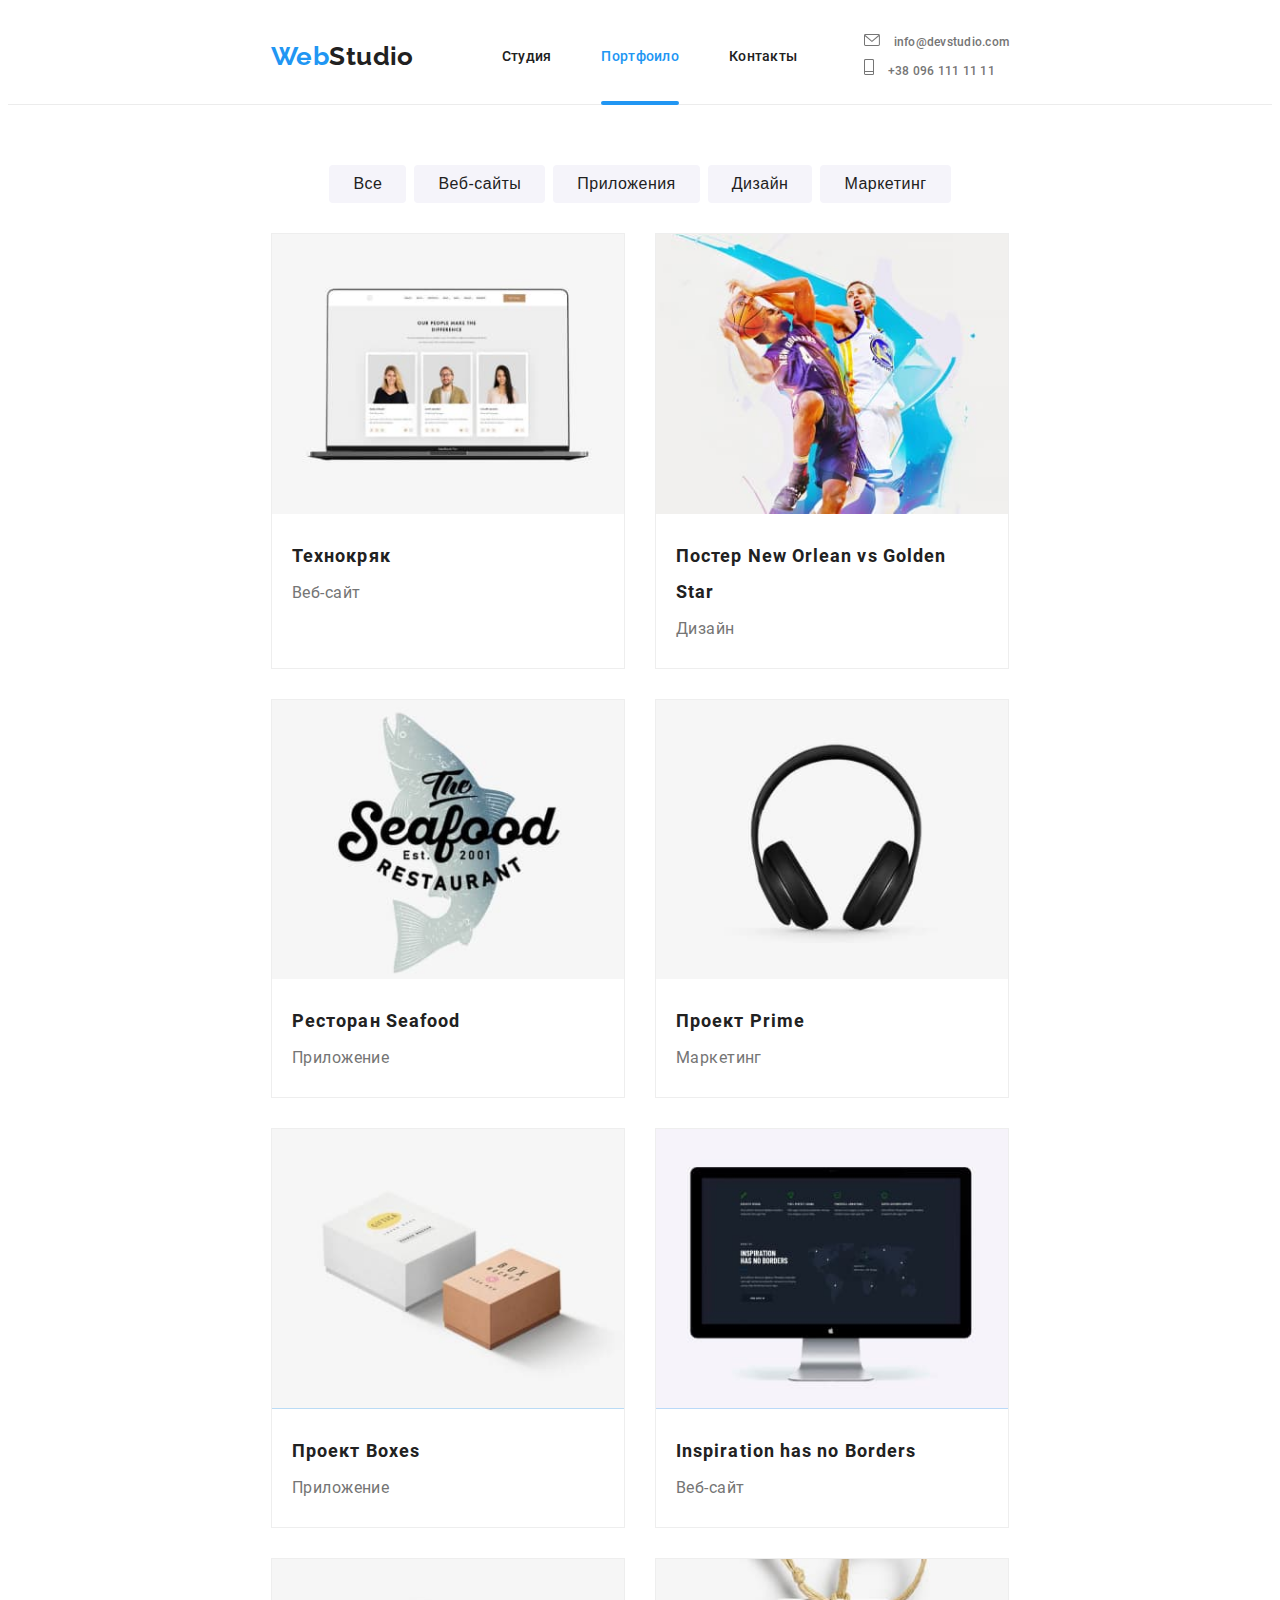
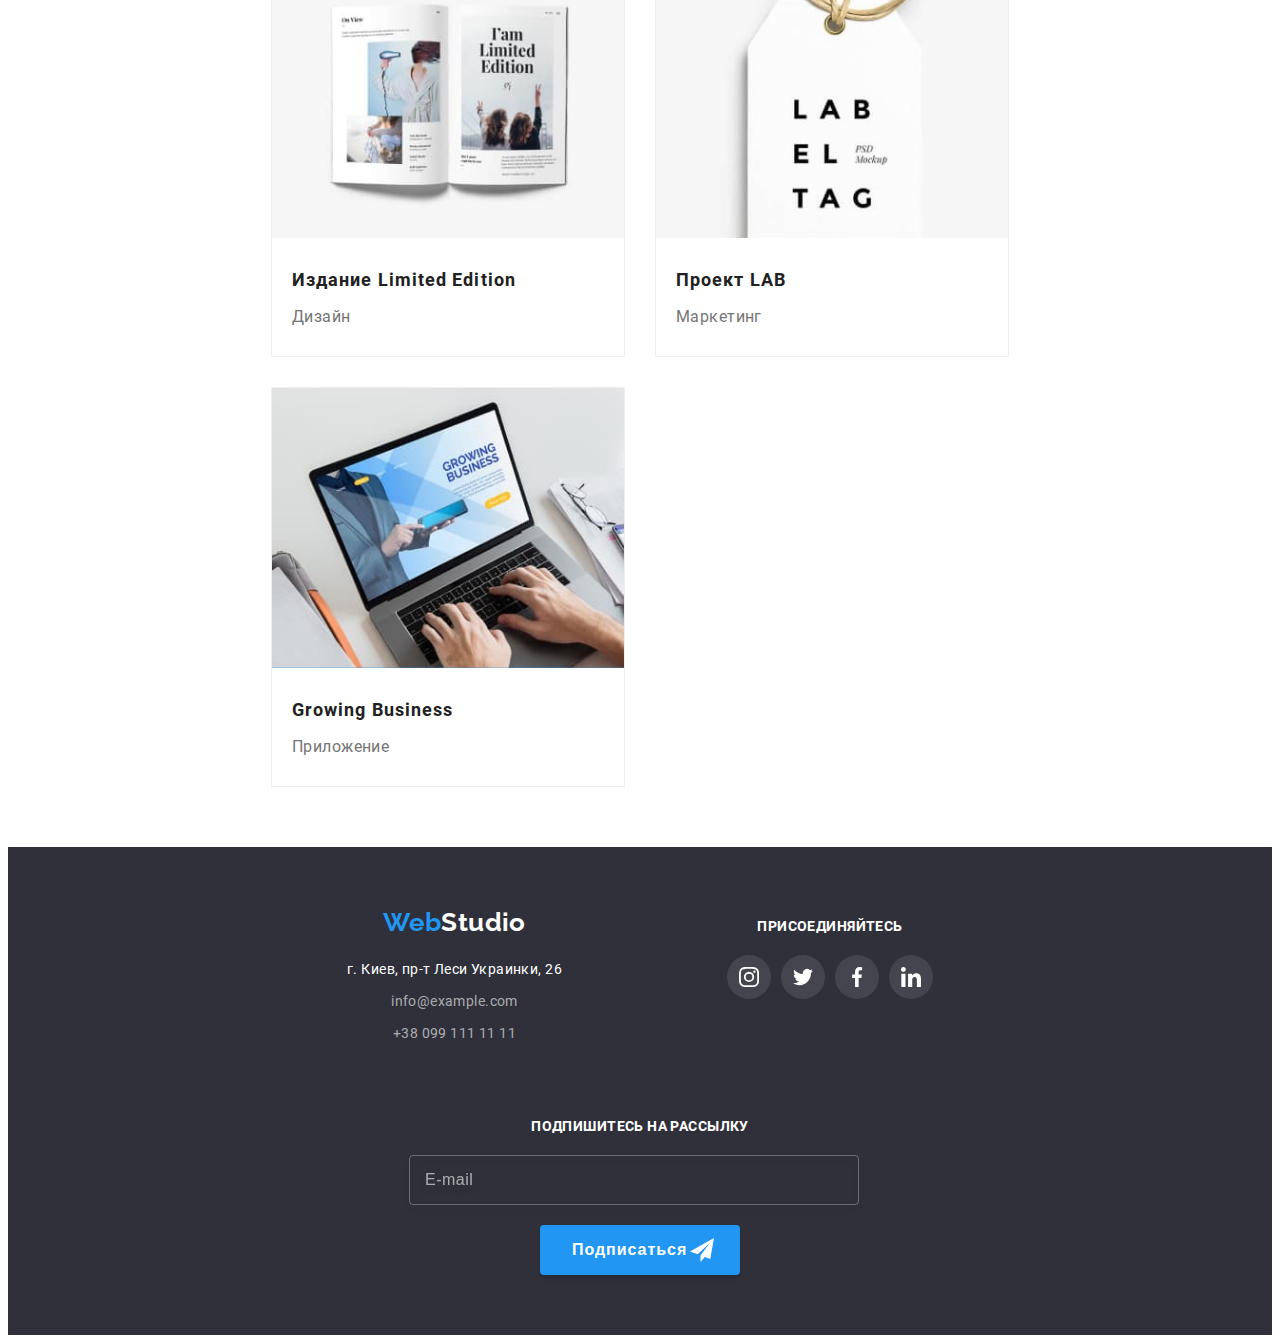
==== portfolio.html @ 12ad5b0f "add hero" ====
<!DOCTYPE html>
<html lang="ru">
  <head>
    <meta charset="UTF-8" />
    <meta http-equiv="X-UA-Compatible" content="IE=edge" />
    <meta name="viewport" content="width=device-width, initial-scale=1.0" />
    <title>Студия</title>
    <link rel="preconnect" href="https://fonts.gstatic.com" />
    <link
      rel="stylesheet"
      href="https://cdnjs.cloudflare.com/ajax/libs/modern-normalize/1.0.0/modern-normalize.min.css"
      integrity="sha512-ISS7cAi1PEhQ8jnbJpJZMd29NlhNj4AWYyLOSp2CE/CsHxTCu+r+t0D2yoJudVrd0/8fTVPUVDzY5Tvli75u/g=="
      crossorigin="anonymous"
    />
    <link rel="stylesheet" href="./css/portfolio.min.css" />
  </head>
  <body>
<!-- Header-->
    <header class="page-header">
      <div class="conteiner page-header__menu">
        <a class="logo-link page-header__logo-link" href="./index.html">
          <span class="logo-web">Web</span><span class="logo-studio">Studio</span>
        </a>
        <nav>
          <ul class="list page-header__list">
            <li class="page-header__item">
              <a class="link page-header__link " href="./index.html"> Студия </a>
            </li>
            <li class="page-header__item">
              <a class="link page-header__link current" href="./portfolio.html"> Портфоило </a>
            </li>
            <li class="page-header__item">
              <a class="link page-header__link" href="#"> Контакты </a>
            </li>
          </ul>
        </nav>
    
        <ul class="list page-header__address">
          <li class="page-header__address--item">
            <a class="link page-header__address--link" href="mailto:info@devstudio.com">
              <svg class="page-header__address--icon" width="16" height="12">
                <use href="./images/sprite.svg#icon-mail"></use>
              </svg>
              info@devstudio.com</a>
          </li>
          <li class="page-header__address--item">
            <a class="link page-header__address--link" href="tel:+380961111111">
              <svg class="page-header__address--icon" width="10" height="16">
                <use href="./images/sprite.svg#icon-tel"></use>
              </svg>
              +38 096 111 11 11</a>
          </li>
        </ul>
        <button class="mobile-menu-btn" data-menu-button>
          <svg class="mobile-menu-btn__icon" width="40" height="40">
            <use class="mobile-menu-btn__icon--open" href="./images/sprite.svg#icon-menu-mobile"></use>
            <use class="mobile-menu-btn__icon--close" href="./images/sprite.svg#icon-menu-mobile-close"></use>
          </svg>
        </button>
      </div>
    </header>
    
    <div class="mobile-menu" data-menu>
      <div class="conteiner__mobile-menu">
        <ul class="list mobile-menu__list">
          <li class="mobile-menu__item">
            <a class="link mobile-menu__link" href="./index.html"> Студия </a>
          </li>
          <li class="mobile-menu__item">
            <a class="link mobile-menu__link current-menu" href="./portfolio.html"> Портфоило </a>
          </li>
          <li class="mobile-menu__item">
            <a class="link mobile-menu__link" href="#"> Контакты </a>
          </li>
        </ul>
        <ul class="list mobile-menu__address">
          <li class="page-header__item">
            <a class="link mobile-menu__address--mail" href="mailto:info@devstudio.com">
              info@devstudio.com</a>
          </li>
          <li class="mobile-menu__item">
            <a class="link mobile-menu__address--tel" href="tel:+380961111111">
              +38 096 111 11 11</a>
          </li>
        </ul>
        <ul class="list mobile-menu__social">
          <li>
            <a class="link mobile-menu__social--link" href="#">Instagram</a>
          </li>
          <li>
            <a class="link mobile-menu__social--link social-between" href="#">Twitter</a>
          </li>
          <li>
            <a class="link mobile-menu__social--link social-between" href="#">Facebook</a>
          </li>
          <li>
            <a class="link mobile-menu__social--link social-between" href="#">LinkedIn</a>
          </li>
        </ul>
    
      </div>
    </div>


    <main>
      <section class="projects section">
        <div class="conteiner">
          <h1 class="visually-hidden">Реализованные проекты</h1>
          <ul class="list button__list">
            <li class="button__item">
              <button class="button" type="button">Все</button>
            </li>
            <li class="button__item">
              <button class="button" type="button">Веб-сайты</button>
            </li>
            <li class="button__item">
              <button class="button" type="button">Приложения</button>
            </li>
            <li class="button__item">
              <button class="button" type="button">Дизайн</button>
            </li>
            <li class="button__item">
              <button class="button" type="button">Маркетинг</button>
            </li>
          </ul>

          <ul class="list flex-conteiner">
            <li class="project__item">
              <a class="project__link" href="#">
              <div class="project__thumb">
              <img
                class="project__img"
                src="./images/project1.jpg"
                alt="сайт на ноутбуке"
                width="370"
              />
              <p class="overflow__text">Технокряк это современная площадка распространения коронавируса. Компании используют эту платформу для цифрового
              шпионажа и атак на защищённые сервера конкурентов.</p>
              </div>
              <div class="project__card">
                <h2 class="project__title">Технокряк</h2>
                <p class="project__description">Веб-сайт</p>
            </div>                
            </a>
            </li>
            <li class="project__item">
              <a class="project__link" href="#">
              <div class="project__thumb">
              <img
                class="project__img"
                src="./images/project2.jpg"
                alt="баскетбол"
                width="370"
              />
              <p class="overflow__text">Технокряк это современная площадка распространения коронавируса. Компании используют эту платформу для цифрового шпионажа и атак на защищённые сервера конкурентов.</p>
            </div>
              <div class="project__card">
                <h2 class="project__title">Постер New Orlean vs Golden Star</h2>
                <p class="project__description">Дизайн</p>
              </div>
              </a>
            </li>
            <li class="project__item">
              <a class="project__link" href="#">
              <div class="project__thumb">
              <img
                class="project__img"
                src="./images/project3.jpg"
                alt="рыба"
                width="370"
              />
              <p class="overflow__text">Технокряк это современная площадка распространения коронавируса. Компании используют эту
                платформу для цифрового шпионажа и атак на защищённые сервера конкурентов.</p>
              </div>
                <div class="project__card">
                <h2 class="project__title">Ресторан Seafood</h2>
                <p class="project__description">Приложение</p>
              </div>
            </a>
            </li>
            <li class="project__item">
              <a class="project__link" href="#">
              <div class="project__thumb">
              <img
                class="project__img"
                src="./images/project4.jpg"
                alt="наушники"
                width="370"
              />
              <p class="overflow__text">Технокряк это современная площадка распространения коронавируса. Компании используют эту
                платформу для цифрового шпионажа и атак на защищённые сервера конкурентов.</p>
              </div>
                <div class="project__card">
                <h2 class="project__title">Проект Prime</h2>
                <p class="project__description">Маркетинг</p>
              </div>
            </a>
            </li>
            <li class="project__item">
            <a class="project__link" href="#">
              <div class="project__thumb">
            <img
                class="project__img"
                src="./images/project5.jpg"
                alt="коробочки"
                width="370"
              />
              <p class="overflow__text">Технокряк это современная площадка распространения коронавируса. Компании используют эту
                платформу для цифрового шпионажа и атак на защищённые сервера конкурентов.</p>
              </div>
                <div class="project__card">
                <h2 class="project__title">Проект Boxes</h2>
                <p class="project__description">Приложение</p>
              </div>
            </a>
            </li>
            <li class="project__item">
              <a class="project__link" href="#">
              <div class="project__thumb">
              <img
                class="project__img"
                src="./images/project6.jpg"
                alt="монитор"
                width="370"
              />
              <p class="overflow__text">Технокряк это современная площадка распространения коронавируса. Компании используют эту
                платформу для цифрового шпионажа и атак на защищённые сервера конкурентов.</p>
              </div>
                <div class="project__card">
                <h2 class="project__title">Inspiration has no Borders</h2>
                <p class="project__description">Веб-сайт</p>
              </div>
            </a>
            </li>
            <li class="project__item">
              <a class="project__link" href="#">
              <div class="project__thumb">
              <img
                class="project__img"
                src="./images/project7.jpg"
                alt="журнал"
                width="370"
              />
              <p class="overflow__text">Технокряк это современная площадка распространения коронавируса. Компании используют эту
                платформу для цифрового шпионажа и атак на защищённые сервера конкурентов.</p>
              </div>
                <div class="project__card">
                <h2 class="project__title">Издание Limited Edition</h2>
                <p class="project__description">Дизайн</p>
              </div>
            </a>
            </li>
            <li class="project__item">
              <a class="project__link" href="#">
                <div class="project__thumb">
              <img
                class="project__img"
                src="./images/project8.jpg"
                alt="бирка"
                width="370"
              />
              <p class="overflow__text">Технокряк это современная площадка распространения коронавируса. Компании используют эту
                платформу для цифрового шпионажа и атак на защищённые сервера конкурентов.</p>
              </div>
                <div class="project__card">
                <h2 class="project__title">Проект LAB</h2>
                <p class="project__description">Маркетинг</p>
              </div>
            </a>
            </li>
            <li class="project__item">
              <a class="project__link" href="#">
                <div class="project__thumb">
              <img
                class="project__img"
                src="./images/project9.jpg"
                alt="человек печатает на ноутбуке"
                width="370"
              />
              <p class="overflow__text">Технокряк это современная площадка распространения коронавируса. Компании используют эту
                платформу для цифрового шпионажа и атак на защищённые сервера конкурентов.</p>
              </div>
                <div class="project__card">
                <h2 class="project__title">Growing Business</h2>
                <p class="project__description">Приложение</p>
              </div>
            </a>
            </li>
          </ul>
        </div>
      </section>
    </main>
    <footer class="footer">
      <div class="conteiner footer__info">
        <div class="footer__contacts-social">
        <div class="footer__contacts">
          <a class="logo-link footer__logo-link" href="./index.html">
            <span class="logo-web">Web</span><span class="logo-studio footer__logo-studio">Studio</span>
          </a>
          <address class="address">
            <ul class="list">
              <li class="address__list">
                <a class="link footer__map" href="https://goo.gl/maps/LU7Z2a2tSQY444G19" target="_blank"
                  rel="noopener norefferre">
                  г. Киев, пр-т Леси Украинки, 26
                </a>
              </li>
              <li class="address__list">
                <a class="link footer__contact" href="mailto:info@example.com">info@example.com</a>
              </li>
              <li class="address__list">
                <a class="link footer__contact" href="tel:+380991111111">+38 099 111 11 11</a>
              </li>
            </ul>
          </address>
        </div>
          <div class="footer__social">
          <h3 class="footer__title">Присоединяйтесь</h3>
          <ul class="list social__list">
            <li class="social__item">
              <a class="footer-social__link" href="#" target="_blank" rel="noopener norefferre">
                <svg class="footer-social__icon" width="20" height="20">
                  <use href="./images/sprite.svg#icon-instagram"></use>
                </svg>
              </a>
            </li>
            <li class="social__item">
              <a class="footer-social__link" href="#" target="_blank" rel="noopener norefferre">
                <svg class="footer-social__icon" width="20" height="20">
                  <use href="./images/sprite.svg#icon-twitter"></use>
                </svg>
              </a>
            </li>
            <li class="social__item">
              <a class="footer-social__link" href="#" target="_blank" rel="noopener norefferre">
                <svg class="footer-social__icon" width="20" height="20">
                  <use href="./images/sprite.svg#icon-facebook"></use>
                </svg>
              </a>
            </li>
            <li class="social__item">
              <a class="footer-social__link" href="#" target="_blank" rel="noopener norefferre">
                <svg class="footer-social__icon" width="20" height="20">
                  <use href="./images/sprite.svg#icon-linkedin"></use>
                </svg>
              </a>
            </li>
          </ul>
        </div>
        </div>
        <div class="footer-form">
          <h3 class="footer__title">Подпишитесь на рассылку</h3>
          <form name="sign" autocomplete="on">
            <div class="sign__form">
              <input class="sign__input" type="email" name="email" placeholder="E-mail">
              <div class="sign__button-text">
                <button class="main-button sign__button" type="submit">Подписаться
                  <svg class="sign__icon" width="24" height="24">
                    <use href="./images/sprite.svg#icon-icon-send"></use>
                  </svg>
                </button>
              </div>
            </div>
          </form>
        </div>
      </div>
    </footer>
  </body>
      <script src="./js/mob-menu.js"></script>
</html>
---- css/portfolio.min.css ----
:root{--primary-title-color: #212121;--primary-text-color: #757575;--primary-bcg-color: #ffffff;--secondary-bcg-color: #f5f4fa;--footer-bcg: #2f303a;--accent-color: #2196f3;--dark-bcg-text: #ffffff;--font-family-text: Roboto;--font-size-text: 14px;--animation: 250ms cubic-bezier(0.4, 0, 0.2, 1)}@font-face{font-family:"Roboto";font-style:normal;font-weight:400;src:url("../fonts/roboto-v27-latin_cyrillic-regular.eot");src:local(""),url("../fonts/roboto-v27-latin_cyrillic-regular.eot?#iefix") format("embedded-opentype"),url("../fonts/roboto-v27-latin_cyrillic-regular.woff2") format("woff2"),url("../fonts/roboto-v27-latin_cyrillic-regular.woff") format("woff"),url("../fonts/roboto-v27-latin_cyrillic-regular.ttf") format("truetype"),url("../fonts/roboto-v27-latin_cyrillic-regular.svg#Roboto") format("svg")}@font-face{font-family:"Roboto";font-style:italic;font-weight:400;src:url("../fonts/roboto-v27-latin_cyrillic-italic.eot");src:local(""),url("../fonts/roboto-v27-latin_cyrillic-italic.eot?#iefix") format("embedded-opentype"),url("../fonts/roboto-v27-latin_cyrillic-italic.woff2") format("woff2"),url("../fonts/roboto-v27-latin_cyrillic-italic.woff") format("woff"),url("../fonts/roboto-v27-latin_cyrillic-italic.ttf") format("truetype"),url("../fonts/roboto-v27-latin_cyrillic-italic.svg#Roboto") format("svg")}@font-face{font-family:"Roboto";font-style:normal;font-weight:500;src:url("../fonts/roboto-v27-latin_cyrillic-500.eot");src:local(""),url("../fonts/roboto-v27-latin_cyrillic-500.eot?#iefix") format("embedded-opentype"),url("../fonts/roboto-v27-latin_cyrillic-500.woff2") format("woff2"),url("../fonts/roboto-v27-latin_cyrillic-500.woff") format("woff"),url("../fonts/roboto-v27-latin_cyrillic-500.ttf") format("truetype"),url("../fonts/roboto-v27-latin_cyrillic-500.svg#Roboto") format("svg")}@font-face{font-family:"Roboto";font-style:normal;font-weight:700;src:url("../fonts/roboto-v27-latin_cyrillic-700.eot");src:local(""),url("../fonts/roboto-v27-latin_cyrillic-700.eot?#iefix") format("embedded-opentype"),url("../fonts/roboto-v27-latin_cyrillic-700.woff2") format("woff2"),url("../fonts/roboto-v27-latin_cyrillic-700.woff") format("woff"),url("../fonts/roboto-v27-latin_cyrillic-700.ttf") format("truetype"),url("../fonts/roboto-v27-latin_cyrillic-700.svg#Roboto") format("svg")}@font-face{font-family:"Roboto";font-style:normal;font-weight:900;src:url("../fonts/roboto-v27-latin_cyrillic-900.eot");src:local(""),url("../fonts/roboto-v27-latin_cyrillic-900.eot?#iefix") format("embedded-opentype"),url("../fonts/roboto-v27-latin_cyrillic-900.woff2") format("woff2"),url("../fonts/roboto-v27-latin_cyrillic-900.woff") format("woff"),url("../fonts/roboto-v27-latin_cyrillic-900.ttf") format("truetype"),url("../fonts/roboto-v27-latin_cyrillic-900.svg#Roboto") format("svg")}@font-face{font-family:"Raleway";font-style:normal;font-weight:400;src:url("../fonts/raleway-v19-latin-regular.eot");src:local(""),url("../fonts/raleway-v19-latin-regular.eot?#iefix") format("embedded-opentype"),url("../fonts/raleway-v19-latin-regular.woff2") format("woff2"),url("../fonts/raleway-v19-latin-regular.woff") format("woff"),url("../fonts/raleway-v19-latin-regular.ttf") format("truetype"),url("../fonts/raleway-v19-latin-regular.svg#Raleway") format("svg")}@font-face{font-family:"Raleway";font-style:normal;font-weight:700;src:url("../fonts/raleway-v19-latin-700.eot");src:local(""),url("../fonts/raleway-v19-latin-700.eot?#iefix") format("embedded-opentype"),url("../fonts/raleway-v19-latin-700.woff2") format("woff2"),url("../fonts/raleway-v19-latin-700.woff") format("woff"),url("../fonts/raleway-v19-latin-700.ttf") format("truetype"),url("../fonts/raleway-v19-latin-700.svg#Raleway") format("svg")}html{box-sizing:border-box}*,*::before,*::after{box-sizing:inherit}body{background-color:var(--primary-bcg-color);color:var(--primary-title-color);font-family:var(--font-family-text),sans-serif;font-size:var(--font-size-text);letter-spacing:0.03em}h1,h2,h3,p{margin:0;padding:0}img{display:block;max-width:100%;height:auto}.list{padding-left:0;margin:0;list-style:none}.visually-hidden{position:absolute !important;clip:rect(1px 1px 1px 1px);clip:rect(1px, 1px, 1px, 1px);padding:0 !important;border:0 !important;height:1px !important;width:1px !important;overflow:hidden}.link,.logo-link,.project__link{color:inherit;text-decoration:none;transition:color var(--animation)}.link:hover,.link:focus{color:var(--accent-color)}.conteiner{width:100%;margin-left:auto;margin-right:auto;padding-left:15px;padding-right:15px}@media screen and (min-width: 480px){.conteiner{max-width:480px}}@media screen and (min-width: 768px){.conteiner{max-width:768px}}@media screen and (min-width: 1600px){.conteiner{max-width:1200px}}@media screen and (min-width: 768px){.flex-conteiner{display:flex;flex-wrap:wrap;margin-right:-30px;margin-bottom:-30px}}.conteiner__mobile-menu{width:100%;margin:48px 40px}.title{margin-bottom:50px;font-size:36px;line-height:1.17;text-align:center}.button,.main-button,.modal-form__button{border-radius:4px;border:none;font-size:16px;cursor:pointer}.button{padding:6px 24px;color:inherit;background:var(--secondary-bcg-color);font-weight:500;line-height:1.62;letter-spacing:0.03em;transition:color var(--animation),background-color var(--animation),box-shadow var(--animation)}.button:hover,.button:focus{color:var(--dark-bcg-text);background-color:var(--accent-color);box-shadow:0px 3px 1px rgba(0,0,0,0.1),0px 1px 2px rgba(0,0,0,0.08),0px 2px 2px rgba(0,0,0,0.12)}.main-button,.modal-form__button{padding:10px 32px;box-shadow:0px 4px 4px rgba(0,0,0,0.15);color:var(--dark-bcg-text);background-color:var(--accent-color);font-weight:700;line-height:1.87;letter-spacing:0.06em}.modal-form__button{margin-top:30px;width:200px;height:50px;margin-left:auto;margin-right:auto}.logo-link{display:block}.logo-web,.logo-studio{font-family:Raleway;font-weight:700;font-size:26px;line-height:1.19}.logo-web{color:var(--accent-color)}.footer__logo-studio{color:var(--dark-bcg-text)}.social__list{display:flex;justify-content:center}.social__item:not(:last-child){margin-right:10px}.social__link,.team-social__link,.footer-social__link{display:flex;justify-content:center;align-items:center;width:44px;height:44px;border-radius:50%;transition:background-color var(--animation)}.social__link:focus,.team-social__link:focus,.footer-social__link:focus,.social__link:hover,.team-social__link:hover,.footer-social__link:hover{background-color:var(--accent-color)}.team-social__link{background-color:var(--primary-bcg-color)}.footer-social__link{border:1px solid transparent;background:rgba(255,255,255,0.1)}.social__icon,.team-social__icon,.footer-social__icon{transition:fill var(--animation)}.social__link:focus .social__icon,.team-social__link:focus .social__icon,.footer-social__link:focus .social__icon,.social__link:focus .team-social__icon,.team-social__link:focus .team-social__icon,.footer-social__link:focus .team-social__icon,.social__link:focus .footer-social__icon,.team-social__link:focus .footer-social__icon,.footer-social__link:focus .footer-social__icon,.social__link:hover .social__icon,.team-social__link:hover .social__icon,.footer-social__link:hover .social__icon,.social__link:hover .team-social__icon,.team-social__link:hover .team-social__icon,.footer-social__link:hover .team-social__icon,.social__link:hover .footer-social__icon,.team-social__link:hover .footer-social__icon,.footer-social__link:hover .footer-social__icon{fill:var(--primary-bcg-color)}.team-social__icon{fill:#afb1b8}.footer-social__icon{fill:var(--dark-bcg-text)}.section{padding-top:60px;padding-bottom:60px}@media screen and (min-width: 1600px){.section{padding-top:94px;padding-bottom:94px}}.page-header{border-bottom:1px solid #ececec}.page-header__menu{display:flex;align-items:center;padding-top:26px;padding-bottom:26px}@media screen and (min-width: 768px){.page-header__logo-link{margin-right:88px}}@media screen and (min-width: 1600px){.page-header__logo-link .page-header__logo-link{margin-right:93px}}.current{position:relative;color:var(--accent-color)}.current::after{content:"";position:absolute;left:0;bottom:-1px;width:100%;height:4px;background-color:var(--accent-color);border-radius:2px}.page-header__list{display:none}@media screen and (min-width: 768px){.page-header__list{display:flex}}.page-header__link{padding:40px 0;font-weight:500;line-height:1.14;letter-spacing:0.02em}@media screen and (min-width: 1600px){.page-header__link{padding:32px 0}}.page-header__item:not(:last-child){margin-right:50px}.page-header__address{display:none;color:var(--primary-text-color);margin-left:auto}@media screen and (min-width: 768px){.page-header__address{display:flex}}@media screen and (min-width: 768px) and (max-width: 1600px){.page-header__address{flex-direction:column;align-items:flex-start}}.page-header__address--item{display:flex;align-items:center;font-weight:500;font-size:12px;line-height:1.17;letter-spacing:0.02em;color:var(--primary-text-color)}@media screen and (min-width: 1600px){.page-header__address--item{font-size:14px;line-height:1.14}}@media screen and (min-width: 768px) and (max-width: 1599.99px){.page-header__address--item:not(:last-child){margin-bottom:10px}}@media screen and (min-width: 1600px){.page-header__address--item:not(:last-child){margin-right:50px}}.page-header__address--icon{align-items:center;margin-right:10px;fill:currentColor}.button__list{display:flex;flex-wrap:wrap;margin-bottom:40px;justify-content:flex-start}@media screen and (min-width: 768px){.button__list{justify-content:center;margin-bottom:30px}}@media screen and (min-width: 1600px){.button__list{margin-bottom:50px}}.button__item:not(:last-child){margin-right:8px}@media screen and (max-width: 767.99px){.button__item:not(:nth-last-child(-n+2)){margin-bottom:15px}}.project__item{border:1px solid #eeeeee}@media screen and (max-width: 767.99px){.project__item:not(:last-child){margin-bottom:30px}}@media screen and (min-width: 768px){.project__item{flex-basis:calc((100% - 30px * 2) / 2);margin-bottom:30px;margin-right:30px}}@media screen and (min-width: 1600px){.project__item{flex-basis:calc((100% - 30px * 3) / 3);margin-bottom:30px;margin-right:30px}}.project__link{display:block;transition:box-shadow var(--animation)}.project__link:hover,.project__link:focus{box-shadow:0px 1px 1px rgba(0,0,0,0.12),0px 4px 4px rgba(0,0,0,0.06),1px 4px 6px rgba(0,0,0,0.16)}.project__card{padding:24px 20px}.project__title{margin-bottom:4px;font-size:18px;line-height:2;letter-spacing:0.06em}.project__description{font-size:16px;line-height:1.87;color:var(--primary-text-color)}.project__thumb{position:relative;overflow:hidden}.overflow__text{position:absolute;top:0;left:0;width:100%;height:100%;transform:translateY(100%);display:flex;padding-top:63px;padding-left:24px;padding-right:24px;font-size:18px;line-height:1.56;letter-spacing:0.03em;color:var(--dark-bcg-text);background-color:rgba(33,150,243,0.9);transition:transform var(--animation)}.project__item:hover .overflow__text,.project__item:focus .overflow__text{transform:translateY(0)}.footer{padding-top:60px;padding-bottom:60px;background-color:var(--footer-bcg)}@media screen and (max-width: 1599.99px){.footer{text-align:center}}@media screen and (min-width: 768px){.footer__contacts-social{display:flex;align-items:baseline;justify-content:center;margin-bottom:60px}}@media screen and (min-width: 1600px){.footer__contacts-social{display:flex;align-items:baseline}.footer__info{display:flex;align-items:baseline}}@media screen and (max-width: 767.99px){.footer__contacts{margin-bottom:60px}}@media screen and (min-width: 768px){.footer__contacts{margin-right:165px}}@media screen and (min-width: 1600px){.footer__contacts{margin-right:70px}}.footer__logo-link{margin-bottom:20px}.address{font-style:inherit}.address__list{display:block}@media screen and (max-width: 1599.99px){.address__list:not(:last-child){margin-bottom:8px}}@media screen and (min-width: 1600px){.address__list:not(:last-child){margin-bottom:9px}}.footer__map,.footer__contact{line-height:1.71}.footer__map{color:var(--dark-bcg-text)}.footer__contact{color:rgba(255,255,255,0.6)}@media screen and (max-width: 1599.99px){.footer__social{margin-bottom:60px}}@media screen and (min-width: 1600px){.footer__social{margin-right:100px}}.footer__title{margin-bottom:20px;font-size:14px;line-height:1.14;letter-spacing:0.03em;text-transform:uppercase;color:var(--dark-bcg-text)}@media screen and (min-width: 1600px){.sign__form{display:flex;align-items:center;justify-content:center}}.sign__input{width:100%;height:50px;padding:15px;margin-bottom:20px;background-color:transparent;border:1px solid rgba(255,255,255,0.3);filter:drop-shadow(0px 4px 4px rgba(0,0,0,0.15));border-radius:4px;margin-right:12px;color:var(--dark-bcg-text);font-size:16px;line-height:1.25;letter-spacing:0.03em;outline:none;transition:border-color var(--animation)}@media screen and (min-width: 768px){.sign__input{width:450px}}@media screen and (min-width: 1600px){.sign__input{width:358px;margin-bottom:0px}}.sign__input:focus{border-color:var(--accent-color)}.sign__input::placeholder{font-size:16px;line-height:1.25;letter-spacing:0.03em;color:rgba(255,255,255,0.6)}.sign__input:-webkit-autofill,.sign__input:-webkit-autofill:hover,.sign__input:-webkit-autofill:focus{-webkit-text-fill-color:var(--dark-bcg-text);-webkit-box-shadow:0 0 0px 1000px var(--footer-bcg) inset;box-shadow:0 0 0px 1000px var(--footer-bcg) inset}.sign__button-text{position:relative}.sign__button{text-align:start;width:200px;height:50px;padding-right:29px;padding-top:10px;padding-bottom:10px;cursor:pointer}.sign__icon{position:absolute;top:50%;transform:translateY(-50%)}@media screen and (min-width: 480px){.sign__icon{right:150px}}@media screen and (min-width: 768px){.sign__icon{right:295px}}@media screen and (min-width: 1600px){.sign__icon{right:25px}}.mobile-menu{position:fixed;display:flex;flex-direction:column;top:0;left:0;opacity:0;pointer-events:none;z-index:1;width:100%;height:100vh;background-color:var(--primary-bcg-color);transition:opacity var(--animation)}.mobile-menu.is-open{opacity:1;pointer-events:auto}.mobile-menu-btn{width:40px;height:40px;margin-top:10px;margin-bottom:10px;margin-left:auto;background-color:transparent;border:none;cursor:pointer;z-index:2}@media screen and (min-width: 768px){.mobile-menu-btn{display:none}}.is-open .mobile-menu-btn__icon--open{display:none}.mobile-menu-btn__icon--close{display:none}.is-open .mobile-menu-btn__icon--close{display:block}.mobile-menu-btn__icon--open{fill:black;transition:fill var(--animation);z-index:2}.mobile-menu-btn:focus .mobile-menu-btn__icon--open,.mobile-menu-btn:hover .mobile-menu-btn__icon--open{fill:var(--accent-color)}.mobile-menu-btn__icon--close{fill:black;transition:fill var(--animation);z-index:2}.mobile-menu-btn:focus .mobile-menu-btn__icon--close,.mobile-menu-btn:hover .mobile-menu-btn__icon--close{fill:var(--accent-color)}.mobile-menu__list,.mobile-menu__address{display:flex;flex-direction:column}.mobile-menu__address{flex-direction:column-reverse;margin-bottom:64px}.mobile-menu__item:not(:last-child){margin-bottom:32px}.mobile-menu__item:not(:first-child){margin-bottom:32px}.mobile-menu__link{font-weight:500;font-size:40px;line-height:1.175;text-align:center;letter-spacing:0.02em}.current-menu{color:var(--accent-color)}.mobile-menu__list{margin-bottom:302px}.mobile-menu__address--tel{font-weight:500;font-size:34px;line-height:1.176;letter-spacing:0.02em;color:var(--accent-color)}@media screen and (max-width: 479.99px){.mobile-menu__address--tel{font-size:25px}}.mobile-menu__address--mail{font-weight:500;font-size:24px;line-height:1.167;letter-spacing:0.02em;color:var --primary-text-color}.mobile-menu__social{display:flex;flex-wrap:wrap}.mobile-menu__social--link{display:inline-block;font-weight:500;font-size:18px;line-height:1.222;letter-spacing:0.02em;color:var(--accent-color)}@media screen and (max-width: 479.99px){.mobile-menu__social--link{font-size:13px}}.social-between::before{content:"";margin-left:10px;margin-right:10px;border:1px solid rgba(33,33,33,0.2);transform:rotate(90deg)}
/*# sourceMappingURL=portfolio.min.css.map */
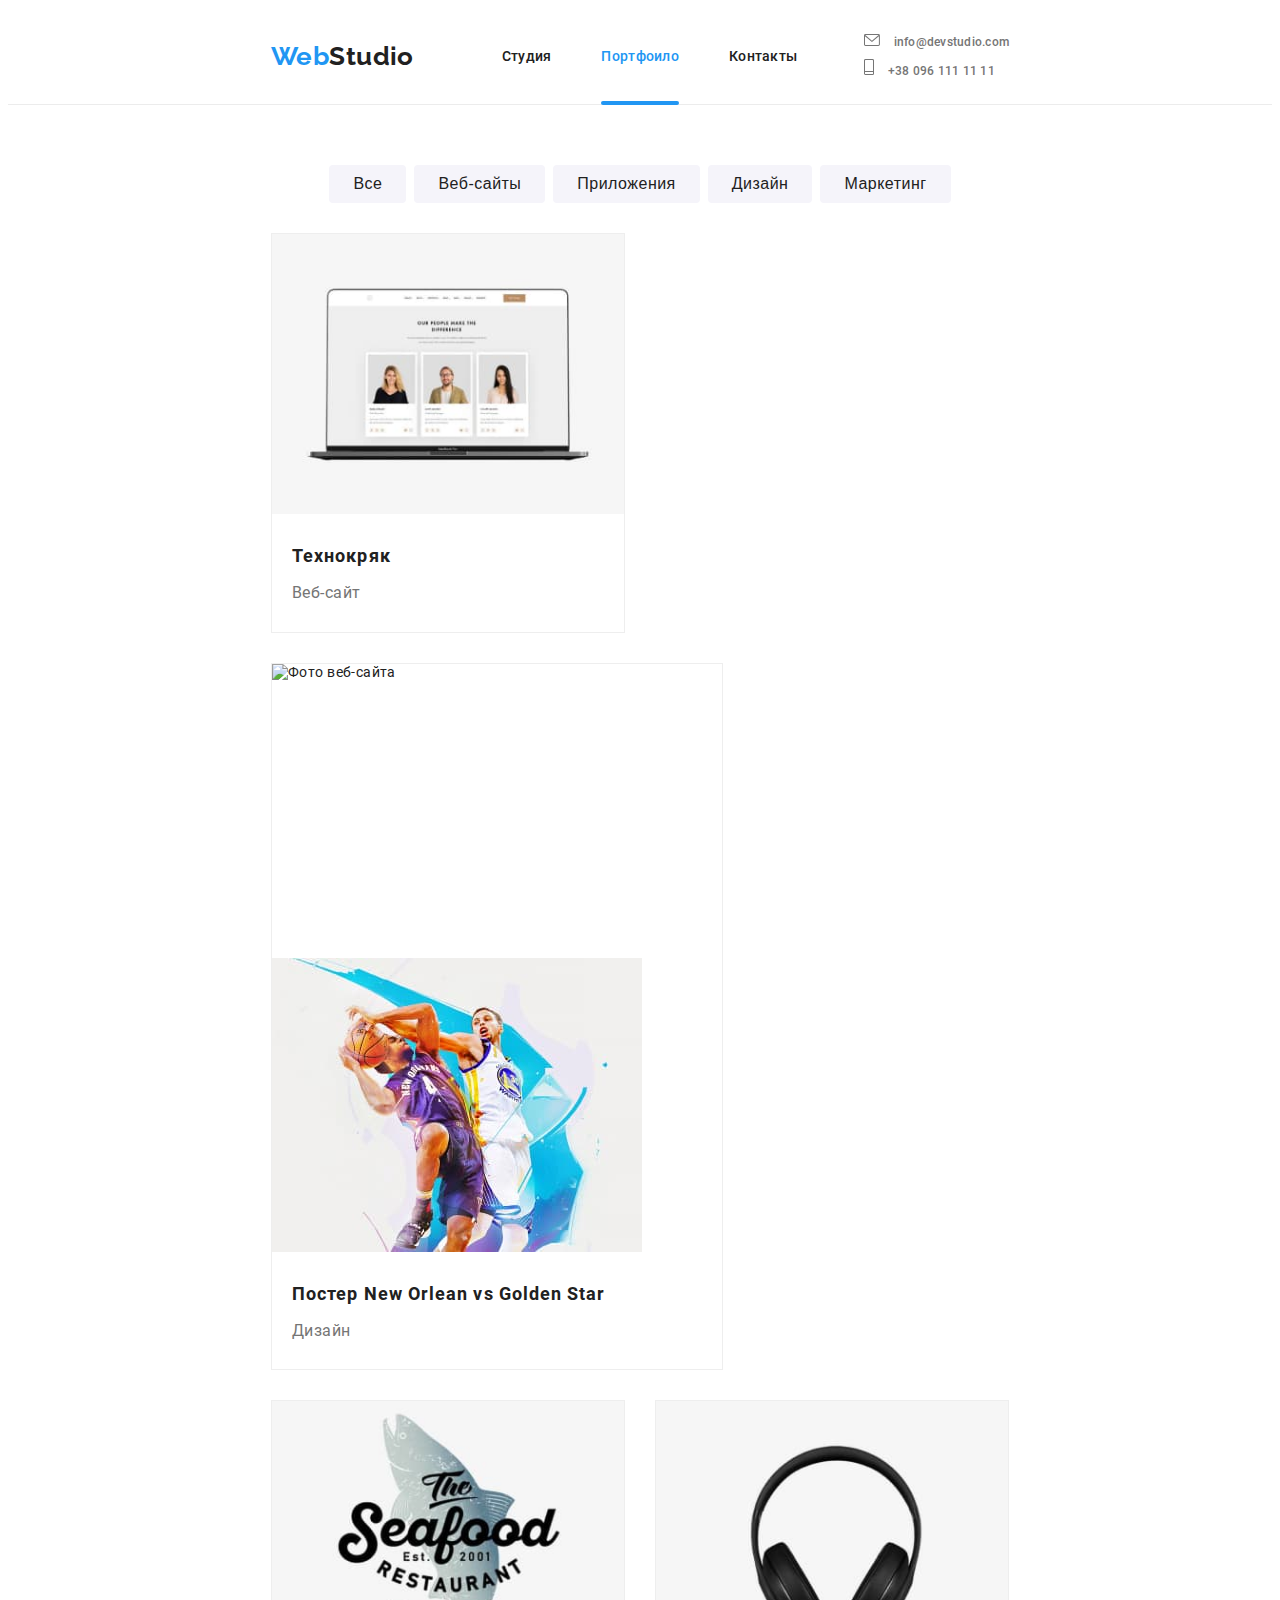
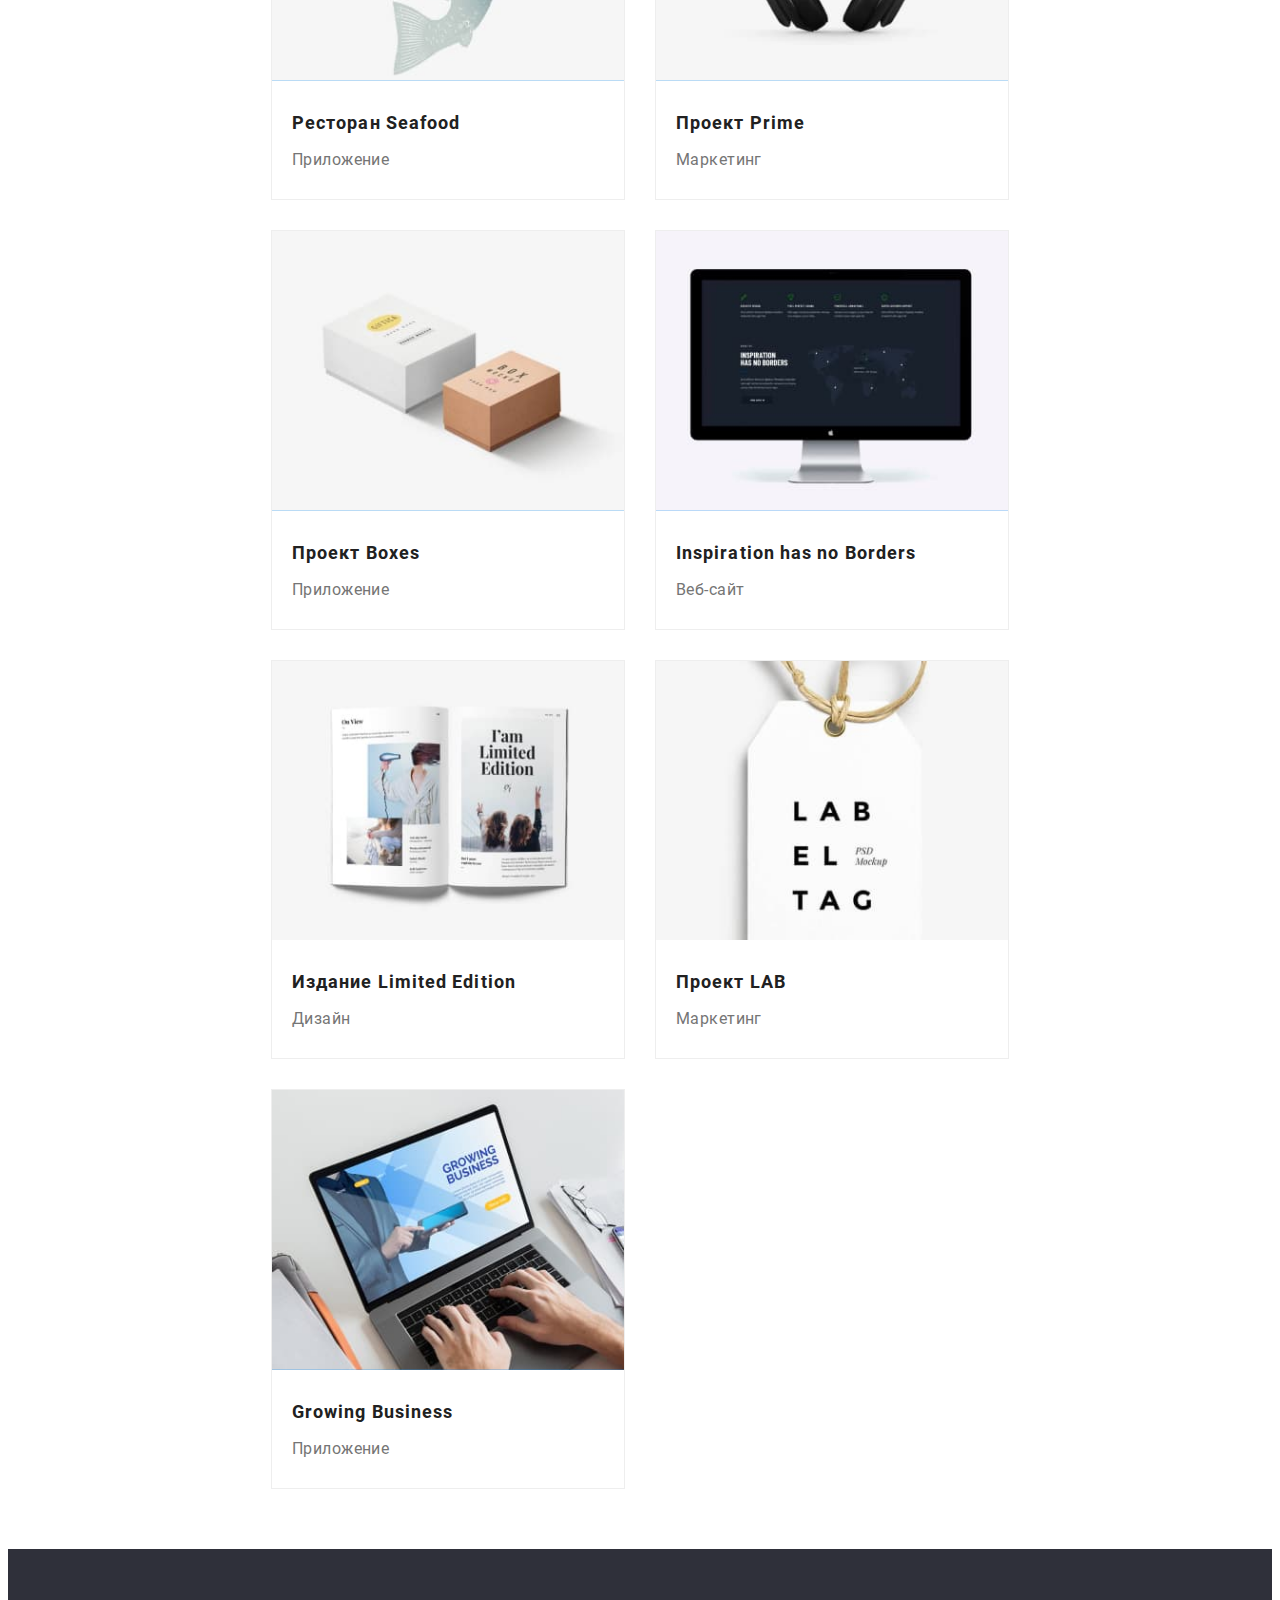
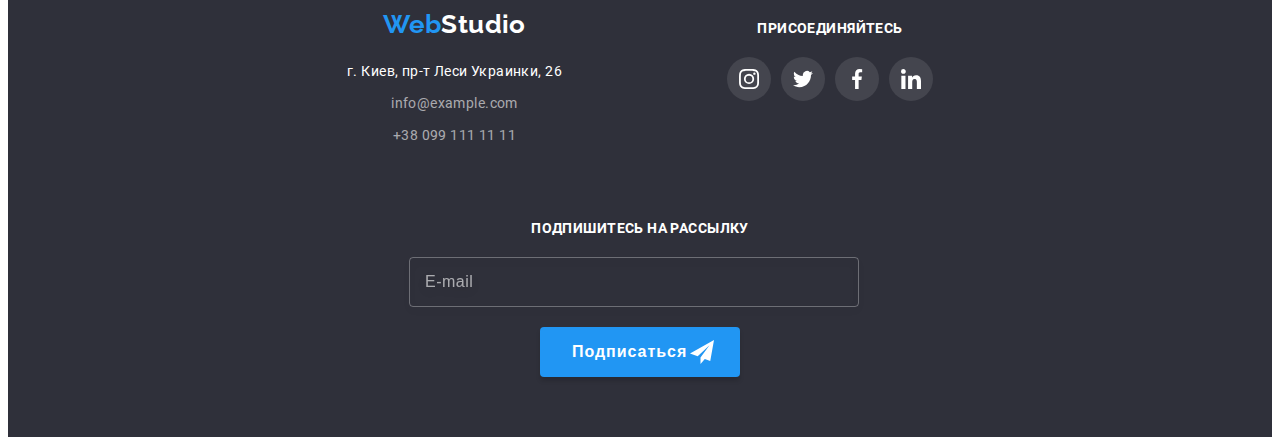
==== commit 9975846c: "add pic" ====
--- a/portfolio.html
+++ b/portfolio.html
@@ -146,6 +146,21 @@
             <li class="project__item">
               <a class="project__link" href="#">
               <div class="project__thumb">
+              <source srcset="./images/portfolio/desktop/portfolio1.webp 1x, ./images/portfolio/desktop/portfolio1@2x.webp 2x"
+              media="(min-width: 1200px)" type="image/webp" />
+              <source srcset="./images/portfolio/tablet/portfolio1.webp 1x, ./images/portfolio/tablet/portfolio1@2x.webp 2x"
+              media="(min-width: 768px)" type="image/webp" />
+              <source srcset="./images/portfolio/mobile/portfolio1.webp 1x, ./images/portfolio/mobile/portfolio1@2x.webp 2x"
+              media="(max-width: 767px)" type="image/webp" />
+              <source srcset="./images/portfolio/desktop/portfolio1.jpg 1x, ./images/portfolio/desktop/portfolio1@2x.jpg 2x"
+              media="(min-width: 1200px)" type="image/jpeg" />
+              <source srcset="./images/portfolio/tablet/portfolio1.jpg 1x, ./images/portfolio/tablet/portfolio1@2x.jpg 2x"
+              media="(min-width: 768px)" type="image/jpeg" />
+              <source srcset="./images/portfolio/mobile/portfolio1.jpg 1x, ./images/portfolio/mobile/portfolio1@2x.jpg 2x"
+              media="(max-width: 767px)" type="image/jpeg" />
+              <img src="./images/portfolio/mobile/portfolio1.jpg" alt="Фото веб-сайта" width="450" height="294" />
+              </picture>
+
               <img
                 class="project__img"
                 src="./images/project2.jpg"
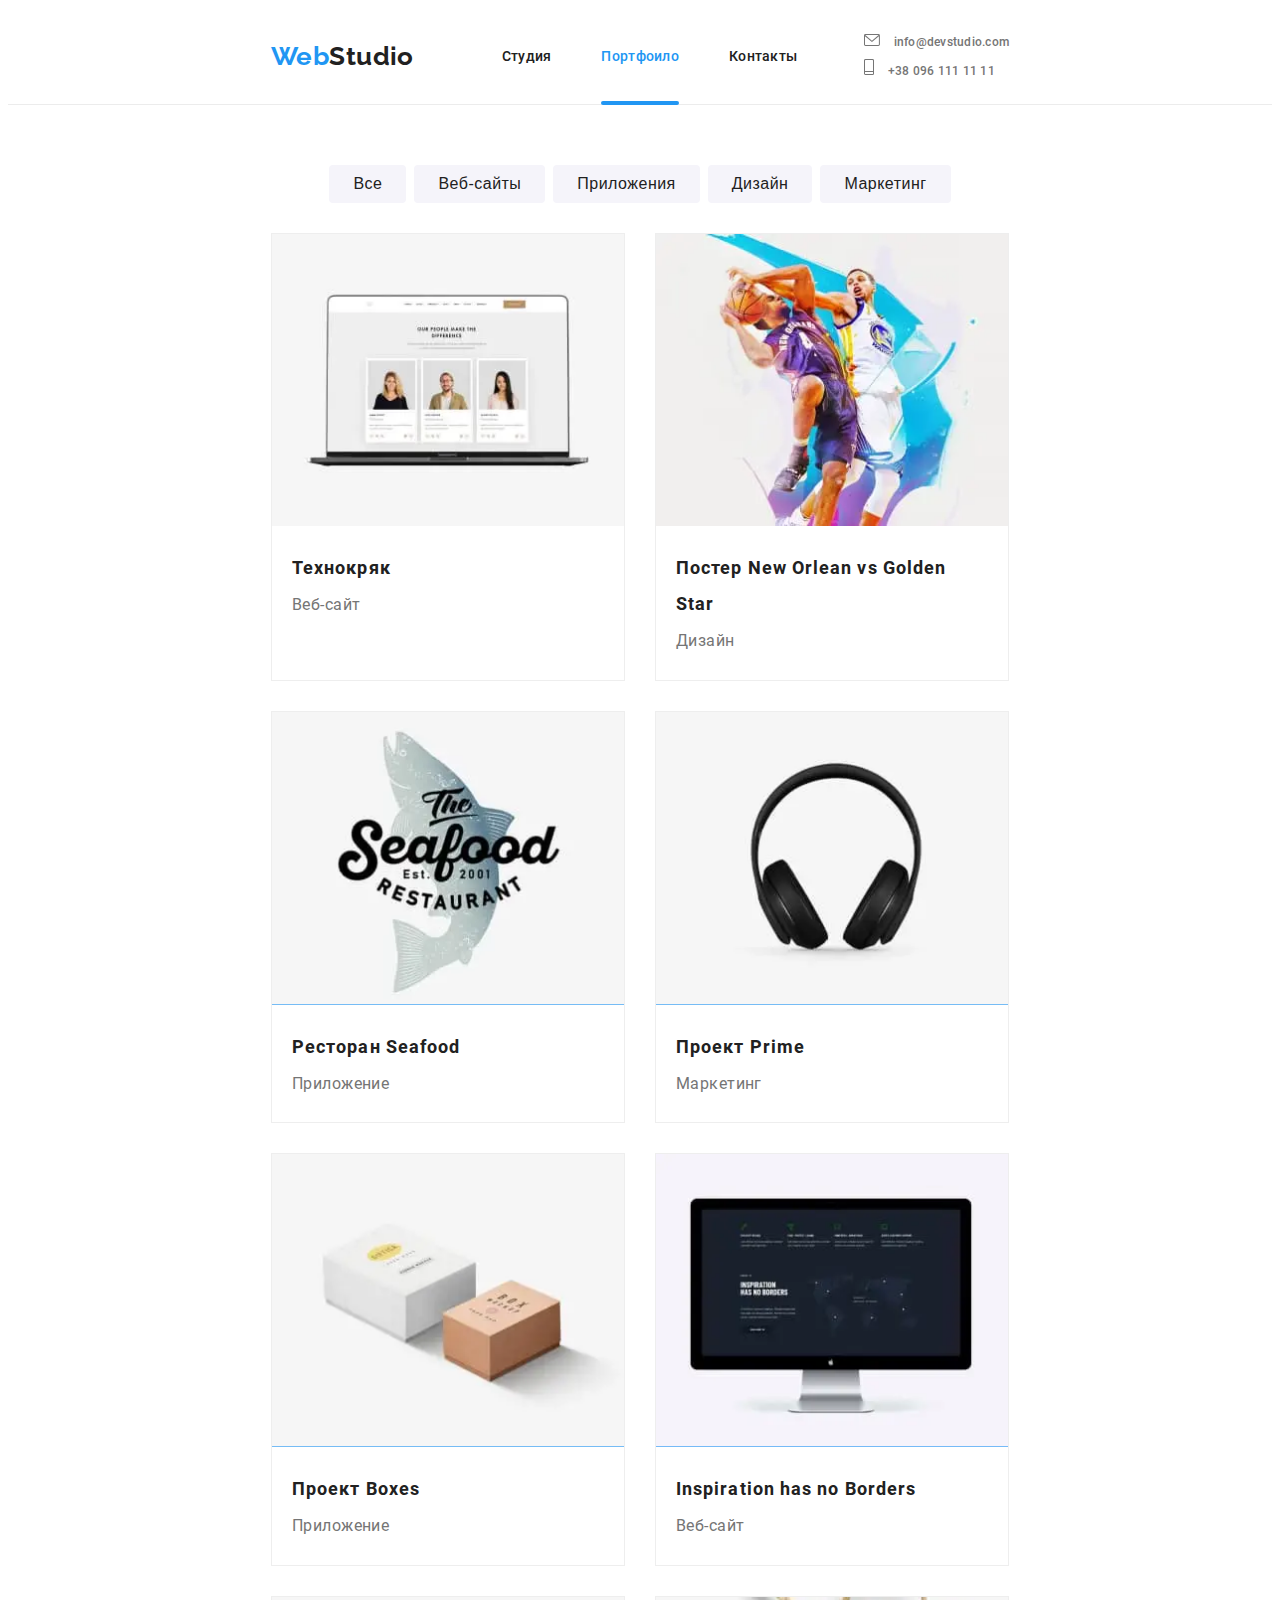
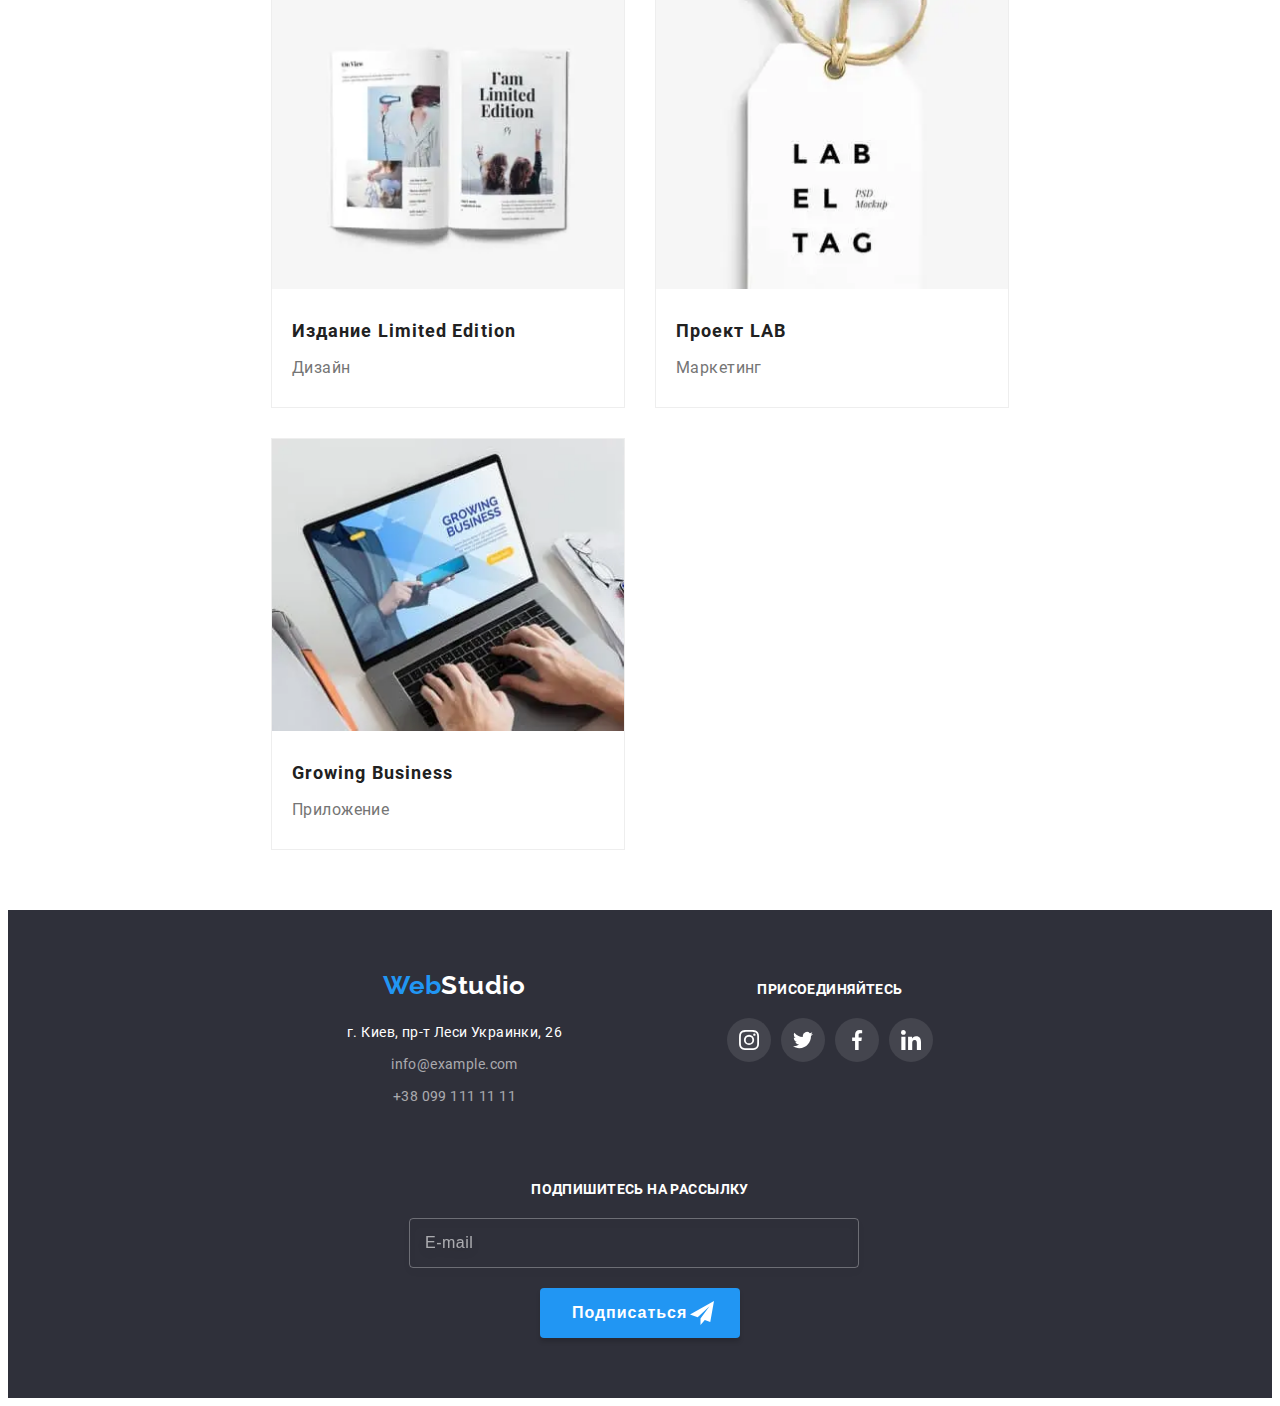
==== commit 6e435153: "add pic" ====
--- a/portfolio.html
+++ b/portfolio.html
@@ -128,12 +128,22 @@
             <li class="project__item">
               <a class="project__link" href="#">
               <div class="project__thumb">
-              <img
-                class="project__img"
-                src="./images/project1.jpg"
-                alt="сайт на ноутбуке"
-                width="370"
-              />
+              <picture>
+                <source srcset="./images/desktop/projects/project1webp@1x.webp 1x, ./images/desktop/projects/project1webp@2x.webp 2x"
+                  media="(min-width: 1600px)" type="image/webp" />
+                <source srcset="./images/tablet/projects/project1webp@1x.webp 1x, ./images/tablet/projects/project1webp@2x.webp 2x"
+                  media="(min-width: 768px)" type="image/webp" />
+                <source srcset="./images/mobile/projects/project1webp@1x.webp 1x, ./images/mobile/projects/project1webp@2x.webp 2x"
+                  media="(max-width: 767px)" type="image/webp" />
+                <source srcset="./images/desktop/projects/project1@1x.jpg 1x, ./images/desktop/projects/project1@2x.jpg.jpg 2x"
+                  media="(min-width: 1600px)" type="image/jpeg" />
+                <source srcset="./images/tablet/projects/project1@1x.jpg 1x, ./images/tablet/projects/project1@2x.jpg 2x"
+                  media="(min-width: 768px)" type="image/jpeg" />
+                <source srcset="./images/mobile/projects/project1@1x.jpg 1x, ./images/mobile/projects/project1@2x.jpg 2x"
+                  media="(max-width: 767px)" type="image/jpeg" />
+                <img class="project__img" src="./images/mobile/projects/project1@1x.jpg" alt="Фото веб-сайта" width="450"
+                  height="294" />
+              </picture>
               <p class="overflow__text">Технокряк это современная площадка распространения коронавируса. Компании используют эту платформу для цифрового
               шпионажа и атак на защищённые сервера конкурентов.</p>
               </div>
@@ -146,27 +156,22 @@
             <li class="project__item">
               <a class="project__link" href="#">
               <div class="project__thumb">
-              <source srcset="./images/portfolio/desktop/portfolio1.webp 1x, ./images/portfolio/desktop/portfolio1@2x.webp 2x"
-              media="(min-width: 1200px)" type="image/webp" />
-              <source srcset="./images/portfolio/tablet/portfolio1.webp 1x, ./images/portfolio/tablet/portfolio1@2x.webp 2x"
-              media="(min-width: 768px)" type="image/webp" />
-              <source srcset="./images/portfolio/mobile/portfolio1.webp 1x, ./images/portfolio/mobile/portfolio1@2x.webp 2x"
-              media="(max-width: 767px)" type="image/webp" />
-              <source srcset="./images/portfolio/desktop/portfolio1.jpg 1x, ./images/portfolio/desktop/portfolio1@2x.jpg 2x"
-              media="(min-width: 1200px)" type="image/jpeg" />
-              <source srcset="./images/portfolio/tablet/portfolio1.jpg 1x, ./images/portfolio/tablet/portfolio1@2x.jpg 2x"
-              media="(min-width: 768px)" type="image/jpeg" />
-              <source srcset="./images/portfolio/mobile/portfolio1.jpg 1x, ./images/portfolio/mobile/portfolio1@2x.jpg 2x"
-              media="(max-width: 767px)" type="image/jpeg" />
-              <img src="./images/portfolio/mobile/portfolio1.jpg" alt="Фото веб-сайта" width="450" height="294" />
-              </picture>
-
-              <img
-                class="project__img"
-                src="./images/project2.jpg"
-                alt="баскетбол"
-                width="370"
-              />
+              <picture>
+                <source srcset="./images/desktop/projects/project2webp@1x.webp 1x, ./images/desktop/projects/project2webp@2x.webp 2x"
+                  media="(min-width: 1600px)" type="image/webp" />
+                <source srcset="./images/tablet/projects/project2webp@1x.webp 1x, ./images/tablet/projects/project2webp@2x.webp 2x"
+                  media="(min-width: 768px)" type="image/webp" />
+                <source srcset="./images/mobile/projects/project2webp@1x.webp 1x, ./images/mobile/projects/project2webp@2x.webp 2x"
+                  media="(max-width: 767px)" type="image/webp" />
+                <source srcset="./images/desktop/projects/project2@1x.jpg 1x, ./images/desktop/projects/project2@2x.jpg.jpg 2x"
+                  media="(min-width: 1600px)" type="image/jpeg" />
+                <source srcset="./images/tablet/projects/project2@1x.jpg 1x, ./images/tablet/projects/project2@2x.jpg 2x"
+                  media="(min-width: 768px)" type="image/jpeg" />
+                <source srcset="./images/mobile/projects/project2@1x.jpg 1x, ./images/mobile/projects/project2@2x.jpg 2x"
+                  media="(max-width: 767px)" type="image/jpeg" />
+                <img class="project__img" src="./images/mobile/projects/project2@1x.jpg" alt="Фото постера" width="450"
+                  height="294" />
+              </picture>
               <p class="overflow__text">Технокряк это современная площадка распространения коронавируса. Компании используют эту платформу для цифрового шпионажа и атак на защищённые сервера конкурентов.</p>
             </div>
               <div class="project__card">
@@ -178,12 +183,22 @@
             <li class="project__item">
               <a class="project__link" href="#">
               <div class="project__thumb">
-              <img
-                class="project__img"
-                src="./images/project3.jpg"
-                alt="рыба"
-                width="370"
-              />
+              <picture>
+                <source srcset="./images/desktop/projects/project3webp@1x.webp 1x, ./images/desktop/projects/project3webp@2x.webp 2x"
+                  media="(min-width: 1600px)" type="image/webp" />
+                <source srcset="./images/tablet/projects/project3webp@1x.webp 1x, ./images/tablet/projects/project3webp@2x.webp 2x"
+                  media="(min-width: 768px)" type="image/webp" />
+                <source srcset="./images/mobile/projects/project3webp@1x.webp 1x, ./images/mobile/projects/project3webp@2x.webp 2x"
+                  media="(max-width: 767px)" type="image/webp" />
+                <source srcset="./images/desktop/projects/project3@1x.jpg 1x, ./images/desktop/projects/project3@2x.jpg.jpg 2x"
+                  media="(min-width: 1600px)" type="image/jpeg" />
+                <source srcset="./images/tablet/projects/project3@1x.jpg 1x, ./images/tablet/projects/project3@2x.jpg 2x"
+                  media="(min-width: 768px)" type="image/jpeg" />
+                <source srcset="./images/mobile/projects/project3@1x.jpg 1x, ./images/mobile/projects/project3@2x.jpg 2x"
+                  media="(max-width: 767px)" type="image/jpeg" />
+                <img class="project__img" src="./images/mobile/projects/project3@1x.jpg" alt="Фото приложения" width="450"
+                  height="294" />
+              </picture>
               <p class="overflow__text">Технокряк это современная площадка распространения коронавируса. Компании используют эту
                 платформу для цифрового шпионажа и атак на защищённые сервера конкурентов.</p>
               </div>
@@ -196,12 +211,22 @@
             <li class="project__item">
               <a class="project__link" href="#">
               <div class="project__thumb">
-              <img
-                class="project__img"
-                src="./images/project4.jpg"
-                alt="наушники"
-                width="370"
-              />
+              <picture>
+                <source srcset="./images/desktop/projects/project4webp@1x.webp 1x, ./images/desktop/projects/project4webp@2x.webp 2x"
+                  media="(min-width: 1600px)" type="image/webp" />
+                <source srcset="./images/tablet/projects/project4webp@1x.webp 1x, ./images/tablet/projects/project4webp@2x.webp 2x"
+                  media="(min-width: 768px)" type="image/webp" />
+                <source srcset="./images/mobile/projects/project4webp@1x.webp 1x, ./images/mobile/projects/project4webp@2x.webp 2x"
+                  media="(max-width: 767px)" type="image/webp" />
+                <source srcset="./images/desktop/projects/project4@1x.jpg 1x, ./images/desktop/projects/project4@2x.jpg.jpg 2x"
+                  media="(min-width: 1600px)" type="image/jpeg" />
+                <source srcset="./images/tablet/projects/project4@1x.jpg 1x, ./images/tablet/projects/project4@2x.jpg 2x"
+                  media="(min-width: 768px)" type="image/jpeg" />
+                <source srcset="./images/mobile/projects/project4@1x.jpg 1x, ./images/mobile/projects/project4@2x.jpg 2x"
+                  media="(max-width: 767px)" type="image/jpeg" />
+                <img class="project__img" src="./images/mobile/projects/project4@1x.jpg" alt="Фото проекта" width="450"
+                  height="294" />
+              </picture>
               <p class="overflow__text">Технокряк это современная площадка распространения коронавируса. Компании используют эту
                 платформу для цифрового шпионажа и атак на защищённые сервера конкурентов.</p>
               </div>
@@ -214,12 +239,22 @@
             <li class="project__item">
             <a class="project__link" href="#">
               <div class="project__thumb">
-            <img
-                class="project__img"
-                src="./images/project5.jpg"
-                alt="коробочки"
-                width="370"
-              />
+              <picture>
+                <source srcset="./images/desktop/projects/project5webp@1x.webp 1x, ./images/desktop/projects/project5webp@2x.webp 2x"
+                  media="(min-width: 1600px)" type="image/webp" />
+                <source srcset="./images/tablet/projects/project5webp@1x.webp 1x, ./images/tablet/projects/project5webp@2x.webp 2x"
+                  media="(min-width: 768px)" type="image/webp" />
+                <source srcset="./images/mobile/projects/project5webp@1x.webp 1x, ./images/mobile/projects/project5webp@2x.webp 2x"
+                  media="(max-width: 767px)" type="image/webp" />
+                <source srcset="./images/desktop/projects/project5@1x.jpg 1x, ./images/desktop/projects/project5@2x.jpg.jpg 2x"
+                  media="(min-width: 1600px)" type="image/jpeg" />
+                <source srcset="./images/tablet/projects/project5@1x.jpg 1x, ./images/tablet/projects/project5@2x.jpg 2x"
+                  media="(min-width: 768px)" type="image/jpeg" />
+                <source srcset="./images/mobile/projects/project5@1x.jpg 1x, ./images/mobile/projects/project5@2x.jpg 2x"
+                  media="(max-width: 767px)" type="image/jpeg" />
+                <img class="project__img" src="./images/mobile/projects/project5@1x.jpg" alt="Фото проекта" width="450"
+                  height="294" />
+              </picture>
               <p class="overflow__text">Технокряк это современная площадка распространения коронавируса. Компании используют эту
                 платформу для цифрового шпионажа и атак на защищённые сервера конкурентов.</p>
               </div>
@@ -232,12 +267,22 @@
             <li class="project__item">
               <a class="project__link" href="#">
               <div class="project__thumb">
-              <img
-                class="project__img"
-                src="./images/project6.jpg"
-                alt="монитор"
-                width="370"
-              />
+              <picture>
+                <source srcset="./images/desktop/projects/project6webp@1x.webp 1x, ./images/desktop/projects/project6webp@2x.webp 2x"
+                  media="(min-width: 1600px)" type="image/webp" />
+                <source srcset="./images/tablet/projects/project6webp@1x.webp 1x, ./images/tablet/projects/project6webp@2x.webp 2x"
+                  media="(min-width: 768px)" type="image/webp" />
+                <source srcset="./images/mobile/projects/project6webp@1x.webp 1x, ./images/mobile/projects/project6webp@2x.webp 2x"
+                  media="(max-width: 767px)" type="image/webp" />
+                <source srcset="./images/desktop/projects/project6@1x.jpg 1x, ./images/desktop/projects/project6@2x.jpg.jpg 2x"
+                  media="(min-width: 1600px)" type="image/jpeg" />
+                <source srcset="./images/tablet/projects/project6@1x.jpg 1x, ./images/tablet/projects/project6@2x.jpg 2x"
+                  media="(min-width: 768px)" type="image/jpeg" />
+                <source srcset="./images/mobile/projects/project6@1x.jpg 1x, ./images/mobile/projects/project6@2x.jpg 2x"
+                  media="(max-width: 767px)" type="image/jpeg" />
+                <img class="project__img" src="./images/mobile/projects/project6@1x.jpg" alt="Фото веб-сайта" width="450"
+                  height="294" />
+              </picture>
               <p class="overflow__text">Технокряк это современная площадка распространения коронавируса. Компании используют эту
                 платформу для цифрового шпионажа и атак на защищённые сервера конкурентов.</p>
               </div>
@@ -250,12 +295,22 @@
             <li class="project__item">
               <a class="project__link" href="#">
               <div class="project__thumb">
-              <img
-                class="project__img"
-                src="./images/project7.jpg"
-                alt="журнал"
-                width="370"
-              />
+              <picture>
+                <source srcset="./images/desktop/projects/project7webp@1x.webp 1x, ./images/desktop/projects/project7webp@2x.webp 2x"
+                  media="(min-width: 1600px)" type="image/webp" />
+                <source srcset="./images/tablet/projects/project7webp@1x.webp 1x, ./images/tablet/projects/project7webp@2x.webp 2x"
+                  media="(min-width: 768px)" type="image/webp" />
+                <source srcset="./images/mobile/projects/project7webp@1x.webp 1x, ./images/mobile/projects/project7webp@2x.webp 2x"
+                  media="(max-width: 767px)" type="image/webp" />
+                <source srcset="./images/desktop/projects/project7@1x.jpg 1x, ./images/desktop/projects/project7@2x.jpg.jpg 2x"
+                  media="(min-width: 1600px)" type="image/jpeg" />
+                <source srcset="./images/tablet/projects/project7@1x.jpg 1x, ./images/tablet/projects/project7@2x.jpg 2x"
+                  media="(min-width: 768px)" type="image/jpeg" />
+                <source srcset="./images/mobile/projects/project7@1x.jpg 1x, ./images/mobile/projects/project7@2x.jpg 2x"
+                  media="(max-width: 767px)" type="image/jpeg" />
+                <img class="project__img" src="./images/mobile/projects/project7@1x.jpg" alt="Фото журнала" width="450"
+                  height="294" />
+              </picture>
               <p class="overflow__text">Технокряк это современная площадка распространения коронавируса. Компании используют эту
                 платформу для цифрового шпионажа и атак на защищённые сервера конкурентов.</p>
               </div>
@@ -268,12 +323,22 @@
             <li class="project__item">
               <a class="project__link" href="#">
                 <div class="project__thumb">
-              <img
-                class="project__img"
-                src="./images/project8.jpg"
-                alt="бирка"
-                width="370"
-              />
+              <picture>
+                <source srcset="./images/desktop/projects/project8webp@1x.webp 1x, ./images/desktop/projects/project8webp@2x.webp 2x"
+                  media="(min-width: 1600px)" type="image/webp" />
+                <source srcset="./images/tablet/projects/project8webp@1x.webp 1x, ./images/tablet/projects/project8webp@2x.webp 2x"
+                  media="(min-width: 768px)" type="image/webp" />
+                <source srcset="./images/mobile/projects/project8webp@1x.webp 1x, ./images/mobile/projects/project8webp@2x.webp 2x"
+                  media="(max-width: 767px)" type="image/webp" />
+                <source srcset="./images/desktop/projects/project8@1x.jpg 1x, ./images/desktop/projects/project8@2x.jpg.jpg 2x"
+                  media="(min-width: 1600px)" type="image/jpeg" />
+                <source srcset="./images/tablet/projects/project8@1x.jpg 1x, ./images/tablet/projects/project8@2x.jpg 2x"
+                  media="(min-width: 768px)" type="image/jpeg" />
+                <source srcset="./images/mobile/projects/project8@1x.jpg 1x, ./images/mobile/projects/project8@2x.jpg 2x"
+                  media="(max-width: 767px)" type="image/jpeg" />
+                <img class="project__img" src="./images/mobile/projects/project8@1x.jpg" alt="Фото проекта" width="450"
+                  height="294" />
+              </picture>
               <p class="overflow__text">Технокряк это современная площадка распространения коронавируса. Компании используют эту
                 платформу для цифрового шпионажа и атак на защищённые сервера конкурентов.</p>
               </div>
@@ -286,12 +351,22 @@
             <li class="project__item">
               <a class="project__link" href="#">
                 <div class="project__thumb">
-              <img
-                class="project__img"
-                src="./images/project9.jpg"
-                alt="человек печатает на ноутбуке"
-                width="370"
-              />
+              <picture>
+                <source srcset="./images/desktop/projects/project9webp@1x.webp 1x, ./images/desktop/projects/project9webp@2x.webp 2x"
+                  media="(min-width: 1600px)" type="image/webp" />
+                <source srcset="./images/tablet/projects/project9webp@1x.webp 1x, ./images/tablet/projects/project9webp@2x.webp 2x"
+                  media="(min-width: 768px)" type="image/webp" />
+                <source srcset="./images/mobile/projects/project9webp@1x.webp 1x, ./images/mobile/projects/project9webp@2x.webp 2x"
+                  media="(max-width: 767px)" type="image/webp" />
+                <source srcset="./images/desktop/projects/project9@1x.jpg 1x, ./images/desktop/projects/project9@2x.jpg.jpg 2x"
+                  media="(min-width: 1600px)" type="image/jpeg" />
+                <source srcset="./images/tablet/projects/project9@1x.jpg 1x, ./images/tablet/projects/project9@2x.jpg 2x"
+                  media="(min-width: 768px)" type="image/jpeg" />
+                <source srcset="./images/mobile/projects/project9@1x.jpg 1x, ./images/mobile/projects/project9@2x.jpg 2x"
+                  media="(max-width: 767px)" type="image/jpeg" />
+                <img class="project__img" src="./images/mobile/projects/project9@1x.jpg" alt="Фото приложения" width="450"
+                  height="294" />
+              </picture>
               <p class="overflow__text">Технокряк это современная площадка распространения коронавируса. Компании используют эту
                 платформу для цифрового шпионажа и атак на защищённые сервера конкурентов.</p>
               </div>
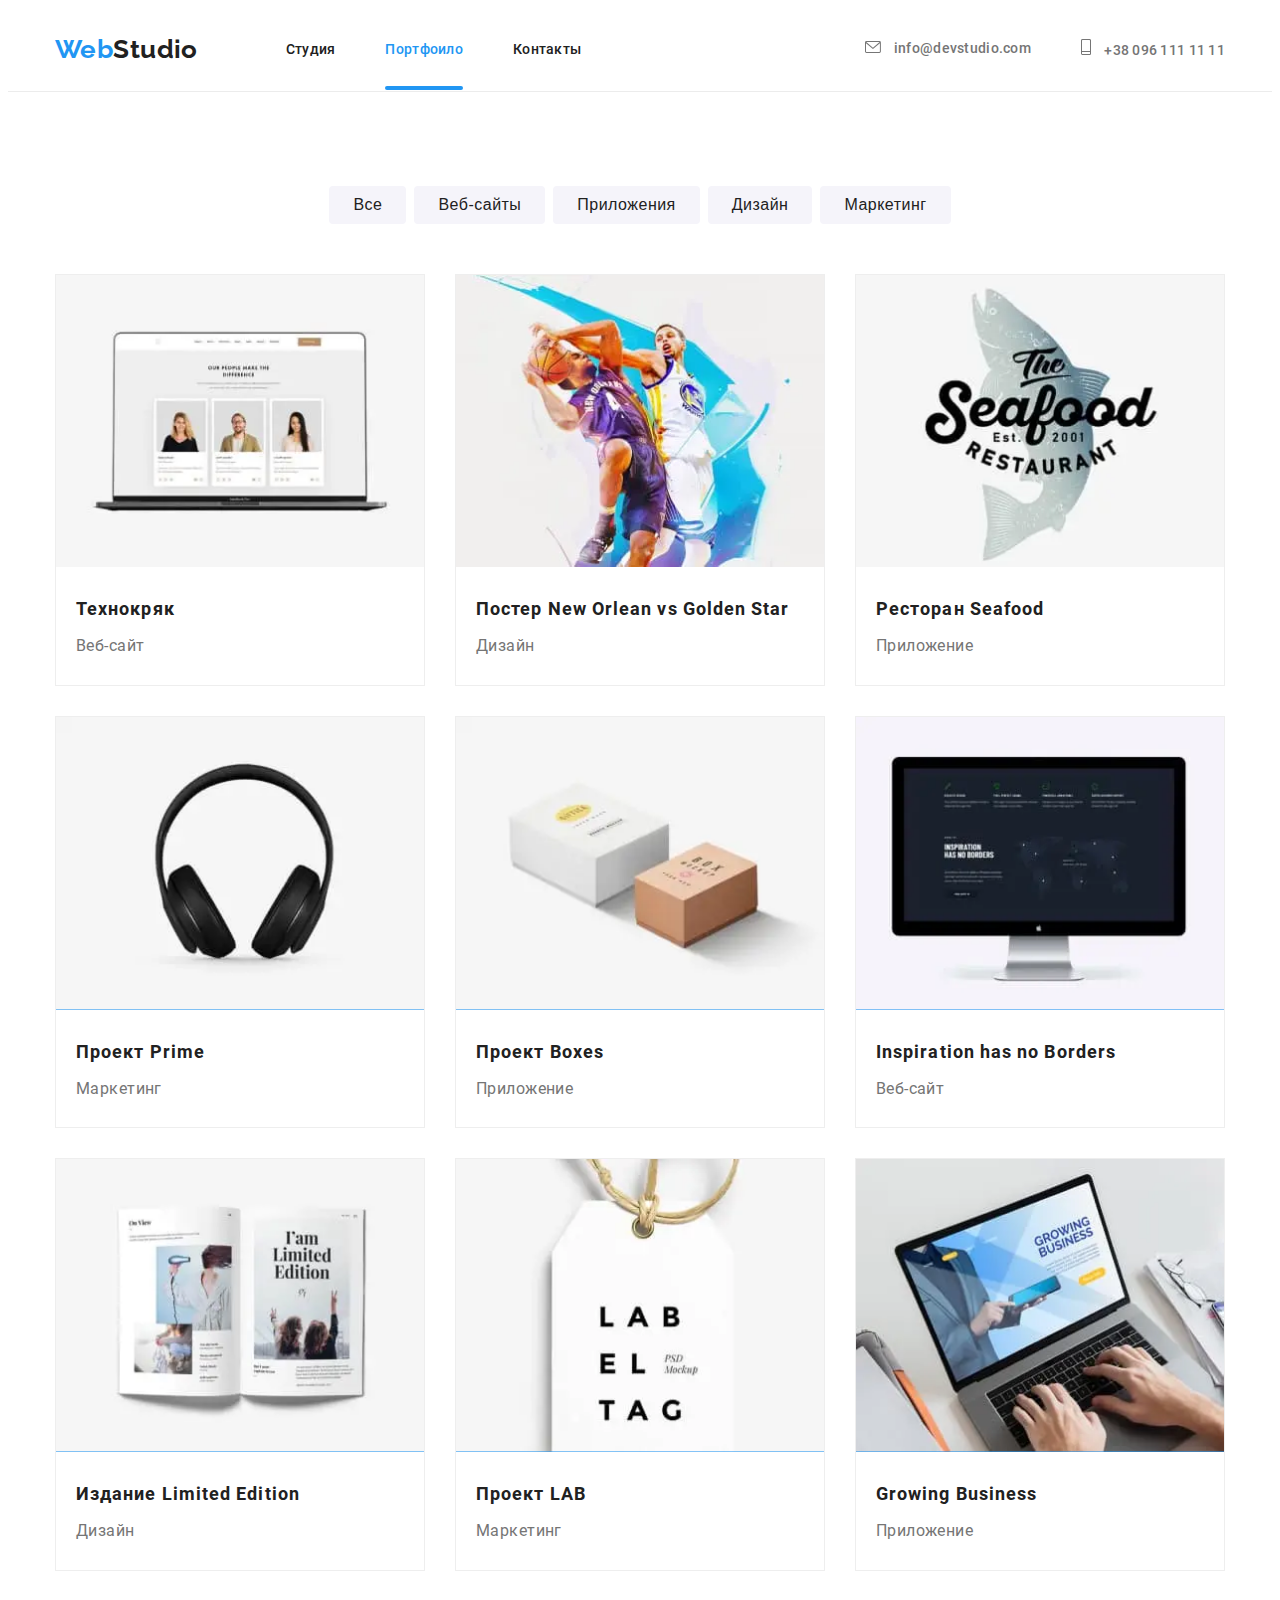
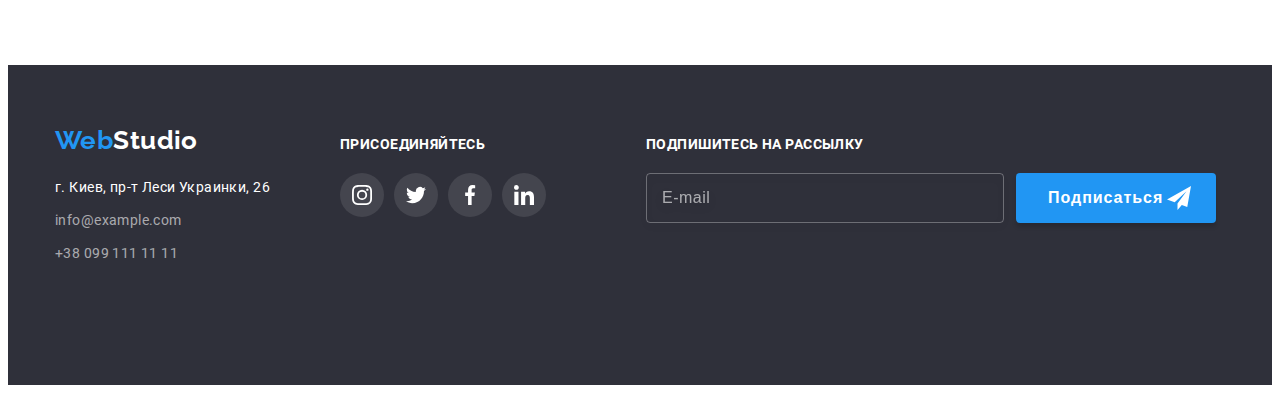
==== commit 33e53af1: "correct" ====
--- a/portfolio.html
+++ b/portfolio.html
@@ -130,13 +130,13 @@
               <div class="project__thumb">
               <picture>
                 <source srcset="./images/desktop/projects/project1webp@1x.webp 1x, ./images/desktop/projects/project1webp@2x.webp 2x"
-                  media="(min-width: 1600px)" type="image/webp" />
+                  media="(min-width: 1200px)" type="image/webp" />
                 <source srcset="./images/tablet/projects/project1webp@1x.webp 1x, ./images/tablet/projects/project1webp@2x.webp 2x"
                   media="(min-width: 768px)" type="image/webp" />
                 <source srcset="./images/mobile/projects/project1webp@1x.webp 1x, ./images/mobile/projects/project1webp@2x.webp 2x"
                   media="(max-width: 767px)" type="image/webp" />
                 <source srcset="./images/desktop/projects/project1@1x.jpg 1x, ./images/desktop/projects/project1@2x.jpg.jpg 2x"
-                  media="(min-width: 1600px)" type="image/jpeg" />
+                  media="(min-width: 1200px)" type="image/jpeg" />
                 <source srcset="./images/tablet/projects/project1@1x.jpg 1x, ./images/tablet/projects/project1@2x.jpg 2x"
                   media="(min-width: 768px)" type="image/jpeg" />
                 <source srcset="./images/mobile/projects/project1@1x.jpg 1x, ./images/mobile/projects/project1@2x.jpg 2x"
@@ -158,13 +158,13 @@
               <div class="project__thumb">
               <picture>
                 <source srcset="./images/desktop/projects/project2webp@1x.webp 1x, ./images/desktop/projects/project2webp@2x.webp 2x"
-                  media="(min-width: 1600px)" type="image/webp" />
+                  media="(min-width: 1200px)" type="image/webp" />
                 <source srcset="./images/tablet/projects/project2webp@1x.webp 1x, ./images/tablet/projects/project2webp@2x.webp 2x"
                   media="(min-width: 768px)" type="image/webp" />
                 <source srcset="./images/mobile/projects/project2webp@1x.webp 1x, ./images/mobile/projects/project2webp@2x.webp 2x"
                   media="(max-width: 767px)" type="image/webp" />
                 <source srcset="./images/desktop/projects/project2@1x.jpg 1x, ./images/desktop/projects/project2@2x.jpg.jpg 2x"
-                  media="(min-width: 1600px)" type="image/jpeg" />
+                  media="(min-width: 1200px)" type="image/jpeg" />
                 <source srcset="./images/tablet/projects/project2@1x.jpg 1x, ./images/tablet/projects/project2@2x.jpg 2x"
                   media="(min-width: 768px)" type="image/jpeg" />
                 <source srcset="./images/mobile/projects/project2@1x.jpg 1x, ./images/mobile/projects/project2@2x.jpg 2x"
@@ -185,13 +185,13 @@
               <div class="project__thumb">
               <picture>
                 <source srcset="./images/desktop/projects/project3webp@1x.webp 1x, ./images/desktop/projects/project3webp@2x.webp 2x"
-                  media="(min-width: 1600px)" type="image/webp" />
+                  media="(min-width: 1200px)" type="image/webp" />
                 <source srcset="./images/tablet/projects/project3webp@1x.webp 1x, ./images/tablet/projects/project3webp@2x.webp 2x"
                   media="(min-width: 768px)" type="image/webp" />
                 <source srcset="./images/mobile/projects/project3webp@1x.webp 1x, ./images/mobile/projects/project3webp@2x.webp 2x"
                   media="(max-width: 767px)" type="image/webp" />
                 <source srcset="./images/desktop/projects/project3@1x.jpg 1x, ./images/desktop/projects/project3@2x.jpg.jpg 2x"
-                  media="(min-width: 1600px)" type="image/jpeg" />
+                  media="(min-width: 1200px)" type="image/jpeg" />
                 <source srcset="./images/tablet/projects/project3@1x.jpg 1x, ./images/tablet/projects/project3@2x.jpg 2x"
                   media="(min-width: 768px)" type="image/jpeg" />
                 <source srcset="./images/mobile/projects/project3@1x.jpg 1x, ./images/mobile/projects/project3@2x.jpg 2x"
@@ -213,13 +213,13 @@
               <div class="project__thumb">
               <picture>
                 <source srcset="./images/desktop/projects/project4webp@1x.webp 1x, ./images/desktop/projects/project4webp@2x.webp 2x"
-                  media="(min-width: 1600px)" type="image/webp" />
+                  media="(min-width: 1200px)" type="image/webp" />
                 <source srcset="./images/tablet/projects/project4webp@1x.webp 1x, ./images/tablet/projects/project4webp@2x.webp 2x"
                   media="(min-width: 768px)" type="image/webp" />
                 <source srcset="./images/mobile/projects/project4webp@1x.webp 1x, ./images/mobile/projects/project4webp@2x.webp 2x"
                   media="(max-width: 767px)" type="image/webp" />
                 <source srcset="./images/desktop/projects/project4@1x.jpg 1x, ./images/desktop/projects/project4@2x.jpg.jpg 2x"
-                  media="(min-width: 1600px)" type="image/jpeg" />
+                  media="(min-width: 1200px)" type="image/jpeg" />
                 <source srcset="./images/tablet/projects/project4@1x.jpg 1x, ./images/tablet/projects/project4@2x.jpg 2x"
                   media="(min-width: 768px)" type="image/jpeg" />
                 <source srcset="./images/mobile/projects/project4@1x.jpg 1x, ./images/mobile/projects/project4@2x.jpg 2x"
@@ -241,13 +241,13 @@
               <div class="project__thumb">
               <picture>
                 <source srcset="./images/desktop/projects/project5webp@1x.webp 1x, ./images/desktop/projects/project5webp@2x.webp 2x"
-                  media="(min-width: 1600px)" type="image/webp" />
+                  media="(min-width: 1200px)" type="image/webp" />
                 <source srcset="./images/tablet/projects/project5webp@1x.webp 1x, ./images/tablet/projects/project5webp@2x.webp 2x"
                   media="(min-width: 768px)" type="image/webp" />
                 <source srcset="./images/mobile/projects/project5webp@1x.webp 1x, ./images/mobile/projects/project5webp@2x.webp 2x"
                   media="(max-width: 767px)" type="image/webp" />
                 <source srcset="./images/desktop/projects/project5@1x.jpg 1x, ./images/desktop/projects/project5@2x.jpg.jpg 2x"
-                  media="(min-width: 1600px)" type="image/jpeg" />
+                  media="(min-width: 1200px)" type="image/jpeg" />
                 <source srcset="./images/tablet/projects/project5@1x.jpg 1x, ./images/tablet/projects/project5@2x.jpg 2x"
                   media="(min-width: 768px)" type="image/jpeg" />
                 <source srcset="./images/mobile/projects/project5@1x.jpg 1x, ./images/mobile/projects/project5@2x.jpg 2x"
@@ -269,13 +269,13 @@
               <div class="project__thumb">
               <picture>
                 <source srcset="./images/desktop/projects/project6webp@1x.webp 1x, ./images/desktop/projects/project6webp@2x.webp 2x"
-                  media="(min-width: 1600px)" type="image/webp" />
+                  media="(min-width: 1200px)" type="image/webp" />
                 <source srcset="./images/tablet/projects/project6webp@1x.webp 1x, ./images/tablet/projects/project6webp@2x.webp 2x"
                   media="(min-width: 768px)" type="image/webp" />
                 <source srcset="./images/mobile/projects/project6webp@1x.webp 1x, ./images/mobile/projects/project6webp@2x.webp 2x"
                   media="(max-width: 767px)" type="image/webp" />
                 <source srcset="./images/desktop/projects/project6@1x.jpg 1x, ./images/desktop/projects/project6@2x.jpg.jpg 2x"
-                  media="(min-width: 1600px)" type="image/jpeg" />
+                  media="(min-width: 1200px)" type="image/jpeg" />
                 <source srcset="./images/tablet/projects/project6@1x.jpg 1x, ./images/tablet/projects/project6@2x.jpg 2x"
                   media="(min-width: 768px)" type="image/jpeg" />
                 <source srcset="./images/mobile/projects/project6@1x.jpg 1x, ./images/mobile/projects/project6@2x.jpg 2x"
@@ -297,13 +297,13 @@
               <div class="project__thumb">
               <picture>
                 <source srcset="./images/desktop/projects/project7webp@1x.webp 1x, ./images/desktop/projects/project7webp@2x.webp 2x"
-                  media="(min-width: 1600px)" type="image/webp" />
+                  media="(min-width: 1200px)" type="image/webp" />
                 <source srcset="./images/tablet/projects/project7webp@1x.webp 1x, ./images/tablet/projects/project7webp@2x.webp 2x"
                   media="(min-width: 768px)" type="image/webp" />
                 <source srcset="./images/mobile/projects/project7webp@1x.webp 1x, ./images/mobile/projects/project7webp@2x.webp 2x"
                   media="(max-width: 767px)" type="image/webp" />
                 <source srcset="./images/desktop/projects/project7@1x.jpg 1x, ./images/desktop/projects/project7@2x.jpg.jpg 2x"
-                  media="(min-width: 1600px)" type="image/jpeg" />
+                  media="(min-width: 1200px)" type="image/jpeg" />
                 <source srcset="./images/tablet/projects/project7@1x.jpg 1x, ./images/tablet/projects/project7@2x.jpg 2x"
                   media="(min-width: 768px)" type="image/jpeg" />
                 <source srcset="./images/mobile/projects/project7@1x.jpg 1x, ./images/mobile/projects/project7@2x.jpg 2x"
@@ -325,13 +325,13 @@
                 <div class="project__thumb">
               <picture>
                 <source srcset="./images/desktop/projects/project8webp@1x.webp 1x, ./images/desktop/projects/project8webp@2x.webp 2x"
-                  media="(min-width: 1600px)" type="image/webp" />
+                  media="(min-width: 1200px)" type="image/webp" />
                 <source srcset="./images/tablet/projects/project8webp@1x.webp 1x, ./images/tablet/projects/project8webp@2x.webp 2x"
                   media="(min-width: 768px)" type="image/webp" />
                 <source srcset="./images/mobile/projects/project8webp@1x.webp 1x, ./images/mobile/projects/project8webp@2x.webp 2x"
                   media="(max-width: 767px)" type="image/webp" />
                 <source srcset="./images/desktop/projects/project8@1x.jpg 1x, ./images/desktop/projects/project8@2x.jpg.jpg 2x"
-                  media="(min-width: 1600px)" type="image/jpeg" />
+                  media="(min-width: 1200px)" type="image/jpeg" />
                 <source srcset="./images/tablet/projects/project8@1x.jpg 1x, ./images/tablet/projects/project8@2x.jpg 2x"
                   media="(min-width: 768px)" type="image/jpeg" />
                 <source srcset="./images/mobile/projects/project8@1x.jpg 1x, ./images/mobile/projects/project8@2x.jpg 2x"
@@ -353,13 +353,13 @@
                 <div class="project__thumb">
               <picture>
                 <source srcset="./images/desktop/projects/project9webp@1x.webp 1x, ./images/desktop/projects/project9webp@2x.webp 2x"
-                  media="(min-width: 1600px)" type="image/webp" />
+                  media="(min-width: 1200px)" type="image/webp" />
                 <source srcset="./images/tablet/projects/project9webp@1x.webp 1x, ./images/tablet/projects/project9webp@2x.webp 2x"
                   media="(min-width: 768px)" type="image/webp" />
                 <source srcset="./images/mobile/projects/project9webp@1x.webp 1x, ./images/mobile/projects/project9webp@2x.webp 2x"
                   media="(max-width: 767px)" type="image/webp" />
                 <source srcset="./images/desktop/projects/project9@1x.jpg 1x, ./images/desktop/projects/project9@2x.jpg.jpg 2x"
-                  media="(min-width: 1600px)" type="image/jpeg" />
+                  media="(min-width: 1200px)" type="image/jpeg" />
                 <source srcset="./images/tablet/projects/project9@1x.jpg 1x, ./images/tablet/projects/project9@2x.jpg 2x"
                   media="(min-width: 768px)" type="image/jpeg" />
                 <source srcset="./images/mobile/projects/project9@1x.jpg 1x, ./images/mobile/projects/project9@2x.jpg 2x"
--- a/css/portfolio.min.css
+++ b/css/portfolio.min.css
@@ -1,2 +1,2 @@
-:root{--primary-title-color: #212121;--primary-text-color: #757575;--primary-bcg-color: #ffffff;--secondary-bcg-color: #f5f4fa;--footer-bcg: #2f303a;--accent-color: #2196f3;--dark-bcg-text: #ffffff;--font-family-text: Roboto;--font-size-text: 14px;--animation: 250ms cubic-bezier(0.4, 0, 0.2, 1)}@font-face{font-family:"Roboto";font-style:normal;font-weight:400;src:url("../fonts/roboto-v27-latin_cyrillic-regular.eot");src:local(""),url("../fonts/roboto-v27-latin_cyrillic-regular.eot?#iefix") format("embedded-opentype"),url("../fonts/roboto-v27-latin_cyrillic-regular.woff2") format("woff2"),url("../fonts/roboto-v27-latin_cyrillic-regular.woff") format("woff"),url("../fonts/roboto-v27-latin_cyrillic-regular.ttf") format("truetype"),url("../fonts/roboto-v27-latin_cyrillic-regular.svg#Roboto") format("svg")}@font-face{font-family:"Roboto";font-style:italic;font-weight:400;src:url("../fonts/roboto-v27-latin_cyrillic-italic.eot");src:local(""),url("../fonts/roboto-v27-latin_cyrillic-italic.eot?#iefix") format("embedded-opentype"),url("../fonts/roboto-v27-latin_cyrillic-italic.woff2") format("woff2"),url("../fonts/roboto-v27-latin_cyrillic-italic.woff") format("woff"),url("../fonts/roboto-v27-latin_cyrillic-italic.ttf") format("truetype"),url("../fonts/roboto-v27-latin_cyrillic-italic.svg#Roboto") format("svg")}@font-face{font-family:"Roboto";font-style:normal;font-weight:500;src:url("../fonts/roboto-v27-latin_cyrillic-500.eot");src:local(""),url("../fonts/roboto-v27-latin_cyrillic-500.eot?#iefix") format("embedded-opentype"),url("../fonts/roboto-v27-latin_cyrillic-500.woff2") format("woff2"),url("../fonts/roboto-v27-latin_cyrillic-500.woff") format("woff"),url("../fonts/roboto-v27-latin_cyrillic-500.ttf") format("truetype"),url("../fonts/roboto-v27-latin_cyrillic-500.svg#Roboto") format("svg")}@font-face{font-family:"Roboto";font-style:normal;font-weight:700;src:url("../fonts/roboto-v27-latin_cyrillic-700.eot");src:local(""),url("../fonts/roboto-v27-latin_cyrillic-700.eot?#iefix") format("embedded-opentype"),url("../fonts/roboto-v27-latin_cyrillic-700.woff2") format("woff2"),url("../fonts/roboto-v27-latin_cyrillic-700.woff") format("woff"),url("../fonts/roboto-v27-latin_cyrillic-700.ttf") format("truetype"),url("../fonts/roboto-v27-latin_cyrillic-700.svg#Roboto") format("svg")}@font-face{font-family:"Roboto";font-style:normal;font-weight:900;src:url("../fonts/roboto-v27-latin_cyrillic-900.eot");src:local(""),url("../fonts/roboto-v27-latin_cyrillic-900.eot?#iefix") format("embedded-opentype"),url("../fonts/roboto-v27-latin_cyrillic-900.woff2") format("woff2"),url("../fonts/roboto-v27-latin_cyrillic-900.woff") format("woff"),url("../fonts/roboto-v27-latin_cyrillic-900.ttf") format("truetype"),url("../fonts/roboto-v27-latin_cyrillic-900.svg#Roboto") format("svg")}@font-face{font-family:"Raleway";font-style:normal;font-weight:400;src:url("../fonts/raleway-v19-latin-regular.eot");src:local(""),url("../fonts/raleway-v19-latin-regular.eot?#iefix") format("embedded-opentype"),url("../fonts/raleway-v19-latin-regular.woff2") format("woff2"),url("../fonts/raleway-v19-latin-regular.woff") format("woff"),url("../fonts/raleway-v19-latin-regular.ttf") format("truetype"),url("../fonts/raleway-v19-latin-regular.svg#Raleway") format("svg")}@font-face{font-family:"Raleway";font-style:normal;font-weight:700;src:url("../fonts/raleway-v19-latin-700.eot");src:local(""),url("../fonts/raleway-v19-latin-700.eot?#iefix") format("embedded-opentype"),url("../fonts/raleway-v19-latin-700.woff2") format("woff2"),url("../fonts/raleway-v19-latin-700.woff") format("woff"),url("../fonts/raleway-v19-latin-700.ttf") format("truetype"),url("../fonts/raleway-v19-latin-700.svg#Raleway") format("svg")}html{box-sizing:border-box}*,*::before,*::after{box-sizing:inherit}body{background-color:var(--primary-bcg-color);color:var(--primary-title-color);font-family:var(--font-family-text),sans-serif;font-size:var(--font-size-text);letter-spacing:0.03em}h1,h2,h3,p{margin:0;padding:0}img{display:block;max-width:100%;height:auto}.list{padding-left:0;margin:0;list-style:none}.visually-hidden{position:absolute !important;clip:rect(1px 1px 1px 1px);clip:rect(1px, 1px, 1px, 1px);padding:0 !important;border:0 !important;height:1px !important;width:1px !important;overflow:hidden}.link,.logo-link,.project__link{color:inherit;text-decoration:none;transition:color var(--animation)}.link:hover,.link:focus{color:var(--accent-color)}.conteiner{width:100%;margin-left:auto;margin-right:auto;padding-left:15px;padding-right:15px}@media screen and (min-width: 480px){.conteiner{max-width:480px}}@media screen and (min-width: 768px){.conteiner{max-width:768px}}@media screen and (min-width: 1600px){.conteiner{max-width:1200px}}@media screen and (min-width: 768px){.flex-conteiner{display:flex;flex-wrap:wrap;margin-right:-30px;margin-bottom:-30px}}.conteiner__mobile-menu{width:100%;margin:48px 40px}.title{margin-bottom:50px;font-size:36px;line-height:1.17;text-align:center}.button,.main-button,.modal-form__button{border-radius:4px;border:none;font-size:16px;cursor:pointer}.button{padding:6px 24px;color:inherit;background:var(--secondary-bcg-color);font-weight:500;line-height:1.62;letter-spacing:0.03em;transition:color var(--animation),background-color var(--animation),box-shadow var(--animation)}.button:hover,.button:focus{color:var(--dark-bcg-text);background-color:var(--accent-color);box-shadow:0px 3px 1px rgba(0,0,0,0.1),0px 1px 2px rgba(0,0,0,0.08),0px 2px 2px rgba(0,0,0,0.12)}.main-button,.modal-form__button{padding:10px 32px;box-shadow:0px 4px 4px rgba(0,0,0,0.15);color:var(--dark-bcg-text);background-color:var(--accent-color);font-weight:700;line-height:1.87;letter-spacing:0.06em}.modal-form__button{margin-top:30px;width:200px;height:50px;margin-left:auto;margin-right:auto}.logo-link{display:block}.logo-web,.logo-studio{font-family:Raleway;font-weight:700;font-size:26px;line-height:1.19}.logo-web{color:var(--accent-color)}.footer__logo-studio{color:var(--dark-bcg-text)}.social__list{display:flex;justify-content:center}.social__item:not(:last-child){margin-right:10px}.social__link,.team-social__link,.footer-social__link{display:flex;justify-content:center;align-items:center;width:44px;height:44px;border-radius:50%;transition:background-color var(--animation)}.social__link:focus,.team-social__link:focus,.footer-social__link:focus,.social__link:hover,.team-social__link:hover,.footer-social__link:hover{background-color:var(--accent-color)}.team-social__link{background-color:var(--primary-bcg-color)}.footer-social__link{border:1px solid transparent;background:rgba(255,255,255,0.1)}.social__icon,.team-social__icon,.footer-social__icon{transition:fill var(--animation)}.social__link:focus .social__icon,.team-social__link:focus .social__icon,.footer-social__link:focus .social__icon,.social__link:focus .team-social__icon,.team-social__link:focus .team-social__icon,.footer-social__link:focus .team-social__icon,.social__link:focus .footer-social__icon,.team-social__link:focus .footer-social__icon,.footer-social__link:focus .footer-social__icon,.social__link:hover .social__icon,.team-social__link:hover .social__icon,.footer-social__link:hover .social__icon,.social__link:hover .team-social__icon,.team-social__link:hover .team-social__icon,.footer-social__link:hover .team-social__icon,.social__link:hover .footer-social__icon,.team-social__link:hover .footer-social__icon,.footer-social__link:hover .footer-social__icon{fill:var(--primary-bcg-color)}.team-social__icon{fill:#afb1b8}.footer-social__icon{fill:var(--dark-bcg-text)}.section{padding-top:60px;padding-bottom:60px}@media screen and (min-width: 1600px){.section{padding-top:94px;padding-bottom:94px}}.page-header{border-bottom:1px solid #ececec}.page-header__menu{display:flex;align-items:center;padding-top:26px;padding-bottom:26px}@media screen and (min-width: 768px){.page-header__logo-link{margin-right:88px}}@media screen and (min-width: 1600px){.page-header__logo-link .page-header__logo-link{margin-right:93px}}.current{position:relative;color:var(--accent-color)}.current::after{content:"";position:absolute;left:0;bottom:-1px;width:100%;height:4px;background-color:var(--accent-color);border-radius:2px}.page-header__list{display:none}@media screen and (min-width: 768px){.page-header__list{display:flex}}.page-header__link{padding:40px 0;font-weight:500;line-height:1.14;letter-spacing:0.02em}@media screen and (min-width: 1600px){.page-header__link{padding:32px 0}}.page-header__item:not(:last-child){margin-right:50px}.page-header__address{display:none;color:var(--primary-text-color);margin-left:auto}@media screen and (min-width: 768px){.page-header__address{display:flex}}@media screen and (min-width: 768px) and (max-width: 1600px){.page-header__address{flex-direction:column;align-items:flex-start}}.page-header__address--item{display:flex;align-items:center;font-weight:500;font-size:12px;line-height:1.17;letter-spacing:0.02em;color:var(--primary-text-color)}@media screen and (min-width: 1600px){.page-header__address--item{font-size:14px;line-height:1.14}}@media screen and (min-width: 768px) and (max-width: 1599.99px){.page-header__address--item:not(:last-child){margin-bottom:10px}}@media screen and (min-width: 1600px){.page-header__address--item:not(:last-child){margin-right:50px}}.page-header__address--icon{align-items:center;margin-right:10px;fill:currentColor}.button__list{display:flex;flex-wrap:wrap;margin-bottom:40px;justify-content:flex-start}@media screen and (min-width: 768px){.button__list{justify-content:center;margin-bottom:30px}}@media screen and (min-width: 1600px){.button__list{margin-bottom:50px}}.button__item:not(:last-child){margin-right:8px}@media screen and (max-width: 767.99px){.button__item:not(:nth-last-child(-n+2)){margin-bottom:15px}}.project__item{border:1px solid #eeeeee}@media screen and (max-width: 767.99px){.project__item:not(:last-child){margin-bottom:30px}}@media screen and (min-width: 768px){.project__item{flex-basis:calc((100% - 30px * 2) / 2);margin-bottom:30px;margin-right:30px}}@media screen and (min-width: 1600px){.project__item{flex-basis:calc((100% - 30px * 3) / 3);margin-bottom:30px;margin-right:30px}}.project__link{display:block;transition:box-shadow var(--animation)}.project__link:hover,.project__link:focus{box-shadow:0px 1px 1px rgba(0,0,0,0.12),0px 4px 4px rgba(0,0,0,0.06),1px 4px 6px rgba(0,0,0,0.16)}.project__card{padding:24px 20px}.project__title{margin-bottom:4px;font-size:18px;line-height:2;letter-spacing:0.06em}.project__description{font-size:16px;line-height:1.87;color:var(--primary-text-color)}.project__thumb{position:relative;overflow:hidden}.overflow__text{position:absolute;top:0;left:0;width:100%;height:100%;transform:translateY(100%);display:flex;padding-top:63px;padding-left:24px;padding-right:24px;font-size:18px;line-height:1.56;letter-spacing:0.03em;color:var(--dark-bcg-text);background-color:rgba(33,150,243,0.9);transition:transform var(--animation)}.project__item:hover .overflow__text,.project__item:focus .overflow__text{transform:translateY(0)}.footer{padding-top:60px;padding-bottom:60px;background-color:var(--footer-bcg)}@media screen and (max-width: 1599.99px){.footer{text-align:center}}@media screen and (min-width: 768px){.footer__contacts-social{display:flex;align-items:baseline;justify-content:center;margin-bottom:60px}}@media screen and (min-width: 1600px){.footer__contacts-social{display:flex;align-items:baseline}.footer__info{display:flex;align-items:baseline}}@media screen and (max-width: 767.99px){.footer__contacts{margin-bottom:60px}}@media screen and (min-width: 768px){.footer__contacts{margin-right:165px}}@media screen and (min-width: 1600px){.footer__contacts{margin-right:70px}}.footer__logo-link{margin-bottom:20px}.address{font-style:inherit}.address__list{display:block}@media screen and (max-width: 1599.99px){.address__list:not(:last-child){margin-bottom:8px}}@media screen and (min-width: 1600px){.address__list:not(:last-child){margin-bottom:9px}}.footer__map,.footer__contact{line-height:1.71}.footer__map{color:var(--dark-bcg-text)}.footer__contact{color:rgba(255,255,255,0.6)}@media screen and (max-width: 1599.99px){.footer__social{margin-bottom:60px}}@media screen and (min-width: 1600px){.footer__social{margin-right:100px}}.footer__title{margin-bottom:20px;font-size:14px;line-height:1.14;letter-spacing:0.03em;text-transform:uppercase;color:var(--dark-bcg-text)}@media screen and (min-width: 1600px){.sign__form{display:flex;align-items:center;justify-content:center}}.sign__input{width:100%;height:50px;padding:15px;margin-bottom:20px;background-color:transparent;border:1px solid rgba(255,255,255,0.3);filter:drop-shadow(0px 4px 4px rgba(0,0,0,0.15));border-radius:4px;margin-right:12px;color:var(--dark-bcg-text);font-size:16px;line-height:1.25;letter-spacing:0.03em;outline:none;transition:border-color var(--animation)}@media screen and (min-width: 768px){.sign__input{width:450px}}@media screen and (min-width: 1600px){.sign__input{width:358px;margin-bottom:0px}}.sign__input:focus{border-color:var(--accent-color)}.sign__input::placeholder{font-size:16px;line-height:1.25;letter-spacing:0.03em;color:rgba(255,255,255,0.6)}.sign__input:-webkit-autofill,.sign__input:-webkit-autofill:hover,.sign__input:-webkit-autofill:focus{-webkit-text-fill-color:var(--dark-bcg-text);-webkit-box-shadow:0 0 0px 1000px var(--footer-bcg) inset;box-shadow:0 0 0px 1000px var(--footer-bcg) inset}.sign__button-text{position:relative}.sign__button{text-align:start;width:200px;height:50px;padding-right:29px;padding-top:10px;padding-bottom:10px;cursor:pointer}.sign__icon{position:absolute;top:50%;transform:translateY(-50%)}@media screen and (min-width: 480px){.sign__icon{right:150px}}@media screen and (min-width: 768px){.sign__icon{right:295px}}@media screen and (min-width: 1600px){.sign__icon{right:25px}}.mobile-menu{position:fixed;display:flex;flex-direction:column;top:0;left:0;opacity:0;pointer-events:none;z-index:1;width:100%;height:100vh;background-color:var(--primary-bcg-color);transition:opacity var(--animation)}.mobile-menu.is-open{opacity:1;pointer-events:auto}.mobile-menu-btn{width:40px;height:40px;margin-top:10px;margin-bottom:10px;margin-left:auto;background-color:transparent;border:none;cursor:pointer;z-index:2}@media screen and (min-width: 768px){.mobile-menu-btn{display:none}}.is-open .mobile-menu-btn__icon--open{display:none}.mobile-menu-btn__icon--close{display:none}.is-open .mobile-menu-btn__icon--close{display:block}.mobile-menu-btn__icon--open{fill:black;transition:fill var(--animation);z-index:2}.mobile-menu-btn:focus .mobile-menu-btn__icon--open,.mobile-menu-btn:hover .mobile-menu-btn__icon--open{fill:var(--accent-color)}.mobile-menu-btn__icon--close{fill:black;transition:fill var(--animation);z-index:2}.mobile-menu-btn:focus .mobile-menu-btn__icon--close,.mobile-menu-btn:hover .mobile-menu-btn__icon--close{fill:var(--accent-color)}.mobile-menu__list,.mobile-menu__address{display:flex;flex-direction:column}.mobile-menu__address{flex-direction:column-reverse;margin-bottom:64px}.mobile-menu__item:not(:last-child){margin-bottom:32px}.mobile-menu__item:not(:first-child){margin-bottom:32px}.mobile-menu__link{font-weight:500;font-size:40px;line-height:1.175;text-align:center;letter-spacing:0.02em}.current-menu{color:var(--accent-color)}.mobile-menu__list{margin-bottom:302px}.mobile-menu__address--tel{font-weight:500;font-size:34px;line-height:1.176;letter-spacing:0.02em;color:var(--accent-color)}@media screen and (max-width: 479.99px){.mobile-menu__address--tel{font-size:25px}}.mobile-menu__address--mail{font-weight:500;font-size:24px;line-height:1.167;letter-spacing:0.02em;color:var --primary-text-color}.mobile-menu__social{display:flex;flex-wrap:wrap}.mobile-menu__social--link{display:inline-block;font-weight:500;font-size:18px;line-height:1.222;letter-spacing:0.02em;color:var(--accent-color)}@media screen and (max-width: 479.99px){.mobile-menu__social--link{font-size:13px}}.social-between::before{content:"";margin-left:10px;margin-right:10px;border:1px solid rgba(33,33,33,0.2);transform:rotate(90deg)}
+:root{--primary-title-color: #212121;--primary-text-color: #757575;--primary-bcg-color: #ffffff;--secondary-bcg-color: #f5f4fa;--footer-bcg: #2f303a;--accent-color: #2196f3;--dark-bcg-text: #ffffff;--font-family-text: Roboto;--font-size-text: 14px;--animation: 250ms cubic-bezier(0.4, 0, 0.2, 1)}@font-face{font-family:"Roboto";font-style:normal;font-weight:400;src:url("../fonts/roboto-v27-latin_cyrillic-regular.eot");src:local(""),url("../fonts/roboto-v27-latin_cyrillic-regular.eot?#iefix") format("embedded-opentype"),url("../fonts/roboto-v27-latin_cyrillic-regular.woff2") format("woff2"),url("../fonts/roboto-v27-latin_cyrillic-regular.woff") format("woff"),url("../fonts/roboto-v27-latin_cyrillic-regular.ttf") format("truetype"),url("../fonts/roboto-v27-latin_cyrillic-regular.svg#Roboto") format("svg")}@font-face{font-family:"Roboto";font-style:italic;font-weight:400;src:url("../fonts/roboto-v27-latin_cyrillic-italic.eot");src:local(""),url("../fonts/roboto-v27-latin_cyrillic-italic.eot?#iefix") format("embedded-opentype"),url("../fonts/roboto-v27-latin_cyrillic-italic.woff2") format("woff2"),url("../fonts/roboto-v27-latin_cyrillic-italic.woff") format("woff"),url("../fonts/roboto-v27-latin_cyrillic-italic.ttf") format("truetype"),url("../fonts/roboto-v27-latin_cyrillic-italic.svg#Roboto") format("svg")}@font-face{font-family:"Roboto";font-style:normal;font-weight:500;src:url("../fonts/roboto-v27-latin_cyrillic-500.eot");src:local(""),url("../fonts/roboto-v27-latin_cyrillic-500.eot?#iefix") format("embedded-opentype"),url("../fonts/roboto-v27-latin_cyrillic-500.woff2") format("woff2"),url("../fonts/roboto-v27-latin_cyrillic-500.woff") format("woff"),url("../fonts/roboto-v27-latin_cyrillic-500.ttf") format("truetype"),url("../fonts/roboto-v27-latin_cyrillic-500.svg#Roboto") format("svg")}@font-face{font-family:"Roboto";font-style:normal;font-weight:700;src:url("../fonts/roboto-v27-latin_cyrillic-700.eot");src:local(""),url("../fonts/roboto-v27-latin_cyrillic-700.eot?#iefix") format("embedded-opentype"),url("../fonts/roboto-v27-latin_cyrillic-700.woff2") format("woff2"),url("../fonts/roboto-v27-latin_cyrillic-700.woff") format("woff"),url("../fonts/roboto-v27-latin_cyrillic-700.ttf") format("truetype"),url("../fonts/roboto-v27-latin_cyrillic-700.svg#Roboto") format("svg")}@font-face{font-family:"Roboto";font-style:normal;font-weight:900;src:url("../fonts/roboto-v27-latin_cyrillic-900.eot");src:local(""),url("../fonts/roboto-v27-latin_cyrillic-900.eot?#iefix") format("embedded-opentype"),url("../fonts/roboto-v27-latin_cyrillic-900.woff2") format("woff2"),url("../fonts/roboto-v27-latin_cyrillic-900.woff") format("woff"),url("../fonts/roboto-v27-latin_cyrillic-900.ttf") format("truetype"),url("../fonts/roboto-v27-latin_cyrillic-900.svg#Roboto") format("svg")}@font-face{font-family:"Raleway";font-style:normal;font-weight:400;src:url("../fonts/raleway-v19-latin-regular.eot");src:local(""),url("../fonts/raleway-v19-latin-regular.eot?#iefix") format("embedded-opentype"),url("../fonts/raleway-v19-latin-regular.woff2") format("woff2"),url("../fonts/raleway-v19-latin-regular.woff") format("woff"),url("../fonts/raleway-v19-latin-regular.ttf") format("truetype"),url("../fonts/raleway-v19-latin-regular.svg#Raleway") format("svg")}@font-face{font-family:"Raleway";font-style:normal;font-weight:700;src:url("../fonts/raleway-v19-latin-700.eot");src:local(""),url("../fonts/raleway-v19-latin-700.eot?#iefix") format("embedded-opentype"),url("../fonts/raleway-v19-latin-700.woff2") format("woff2"),url("../fonts/raleway-v19-latin-700.woff") format("woff"),url("../fonts/raleway-v19-latin-700.ttf") format("truetype"),url("../fonts/raleway-v19-latin-700.svg#Raleway") format("svg")}html{box-sizing:border-box}*,*::before,*::after{box-sizing:inherit}body{background-color:var(--primary-bcg-color);color:var(--primary-title-color);font-family:var(--font-family-text),sans-serif;font-size:var(--font-size-text);letter-spacing:0.03em}h1,h2,h3,p{margin:0;padding:0}img{display:block;max-width:100%;height:auto}.list{padding-left:0;margin:0;list-style:none}.visually-hidden{position:absolute !important;clip:rect(1px 1px 1px 1px);clip:rect(1px, 1px, 1px, 1px);padding:0 !important;border:0 !important;height:1px !important;width:1px !important;overflow:hidden}.link,.logo-link,.project__link{color:inherit;text-decoration:none;transition:color var(--animation)}.link:hover,.link:focus{color:var(--accent-color)}.conteiner{width:100%;margin-left:auto;margin-right:auto;padding-left:15px;padding-right:15px}@media screen and (min-width: 480px){.conteiner{max-width:480px}}@media screen and (min-width: 768px){.conteiner{max-width:768px}}@media screen and (min-width: 1200px){.conteiner{max-width:1200px}}@media screen and (min-width: 768px){.flex-conteiner{display:flex;flex-wrap:wrap;margin-right:-30px;margin-bottom:-30px}}.conteiner__mobile-menu{width:100%;margin:48px 40px}.title{margin-bottom:50px;font-size:36px;line-height:1.17;text-align:center}.button,.main-button,.modal-form__button{border-radius:4px;border:none;font-size:16px;cursor:pointer}.button{padding:6px 24px;color:inherit;background:var(--secondary-bcg-color);font-weight:500;line-height:1.62;letter-spacing:0.03em;transition:color var(--animation),background-color var(--animation),box-shadow var(--animation)}.button:hover,.button:focus{color:var(--dark-bcg-text);background-color:var(--accent-color);box-shadow:0px 3px 1px rgba(0,0,0,0.1),0px 1px 2px rgba(0,0,0,0.08),0px 2px 2px rgba(0,0,0,0.12)}.main-button,.modal-form__button{padding:10px 32px;box-shadow:0px 4px 4px rgba(0,0,0,0.15);color:var(--dark-bcg-text);background-color:var(--accent-color);font-weight:700;line-height:1.87;letter-spacing:0.06em}.modal-form__button{margin-top:30px;width:200px;height:50px;margin-left:auto;margin-right:auto}.logo-link{display:block}.logo-web,.logo-studio{font-family:Raleway;font-weight:700;font-size:26px;line-height:1.19}.logo-web{color:var(--accent-color)}.footer__logo-studio{color:var(--dark-bcg-text)}.social__list{display:flex;justify-content:center}.social__item:not(:last-child){margin-right:10px}.social__link,.team-social__link,.footer-social__link{display:flex;justify-content:center;align-items:center;width:44px;height:44px;border-radius:50%;transition:background-color var(--animation)}.social__link:focus,.team-social__link:focus,.footer-social__link:focus,.social__link:hover,.team-social__link:hover,.footer-social__link:hover{background-color:var(--accent-color)}.team-social__link{background-color:var(--primary-bcg-color)}.footer-social__link{border:1px solid transparent;background:rgba(255,255,255,0.1)}.social__icon,.team-social__icon,.footer-social__icon{transition:fill var(--animation)}.social__link:focus .social__icon,.team-social__link:focus .social__icon,.footer-social__link:focus .social__icon,.social__link:focus .team-social__icon,.team-social__link:focus .team-social__icon,.footer-social__link:focus .team-social__icon,.social__link:focus .footer-social__icon,.team-social__link:focus .footer-social__icon,.footer-social__link:focus .footer-social__icon,.social__link:hover .social__icon,.team-social__link:hover .social__icon,.footer-social__link:hover .social__icon,.social__link:hover .team-social__icon,.team-social__link:hover .team-social__icon,.footer-social__link:hover .team-social__icon,.social__link:hover .footer-social__icon,.team-social__link:hover .footer-social__icon,.footer-social__link:hover .footer-social__icon{fill:var(--primary-bcg-color)}.team-social__icon{fill:#afb1b8}.footer-social__icon{fill:var(--dark-bcg-text)}.section{padding-top:60px;padding-bottom:60px}@media screen and (min-width: 1200px){.section{padding-top:94px;padding-bottom:94px}}.page-header{border-bottom:1px solid #ececec}.page-header__menu{display:flex;align-items:center;padding-top:26px;padding-bottom:26px}@media screen and (min-width: 768px){.page-header__logo-link{margin-right:88px}}@media screen and (min-width: 1200px){.page-header__logo-link .page-header__logo-link{margin-right:93px}}.current{position:relative;color:var(--accent-color)}.current::after{content:"";position:absolute;left:0;bottom:-1px;width:100%;height:4px;background-color:var(--accent-color);border-radius:2px}.page-header__list{display:none}@media screen and (min-width: 768px){.page-header__list{display:flex}}.page-header__link{padding:40px 0;font-weight:500;line-height:1.14;letter-spacing:0.02em}@media screen and (min-width: 1200px){.page-header__link{padding:32px 0}}.page-header__item:not(:last-child){margin-right:50px}.page-header__address{display:none;color:var(--primary-text-color);margin-left:auto}@media screen and (min-width: 768px){.page-header__address{display:flex}}@media screen and (min-width: 768px) and (max-width: 1200px){.page-header__address{flex-direction:column;align-items:flex-start}}.page-header__address--item{display:flex;align-items:center;font-weight:500;font-size:12px;line-height:1.17;letter-spacing:0.02em;color:var(--primary-text-color)}@media screen and (min-width: 1200px){.page-header__address--item{font-size:14px;line-height:1.14}}@media screen and (min-width: 768px) and (max-width: 1199.99px){.page-header__address--item:not(:last-child){margin-bottom:10px}}@media screen and (min-width: 1200px){.page-header__address--item:not(:last-child){margin-right:50px}}.page-header__address--icon{align-items:center;margin-right:10px;fill:currentColor}.button__list{display:flex;flex-wrap:wrap;margin-bottom:40px;justify-content:flex-start}@media screen and (min-width: 768px){.button__list{justify-content:center;margin-bottom:30px}}@media screen and (min-width: 1200px){.button__list{margin-bottom:50px}}.button__item:not(:last-child){margin-right:8px}@media screen and (max-width: 767.99px){.button__item:not(:nth-last-child(-n+2)){margin-bottom:15px}}.project__item{border:1px solid #eeeeee}@media screen and (max-width: 767.99px){.project__item:not(:last-child){margin-bottom:30px}}@media screen and (min-width: 768px){.project__item{flex-basis:calc((100% - 30px * 2) / 2);margin-bottom:30px;margin-right:30px}}@media screen and (min-width: 1200px){.project__item{flex-basis:calc((100% - 30px * 3) / 3);margin-bottom:30px;margin-right:30px}}.project__link{display:block;transition:box-shadow var(--animation)}.project__link:hover,.project__link:focus{box-shadow:0px 1px 1px rgba(0,0,0,0.12),0px 4px 4px rgba(0,0,0,0.06),1px 4px 6px rgba(0,0,0,0.16)}.project__card{padding:24px 20px}.project__title{margin-bottom:4px;font-size:18px;line-height:2;letter-spacing:0.06em}.project__description{font-size:16px;line-height:1.87;color:var(--primary-text-color)}.project__thumb{position:relative;overflow:hidden}.overflow__text{position:absolute;top:0;left:0;width:100%;height:100%;transform:translateY(100%);display:flex;padding-top:63px;padding-left:24px;padding-right:24px;font-size:18px;line-height:1.56;letter-spacing:0.03em;color:var(--dark-bcg-text);background-color:rgba(33,150,243,0.9);transition:transform var(--animation)}.project__item:hover .overflow__text,.project__item:focus .overflow__text{transform:translateY(0)}.footer{padding-top:60px;padding-bottom:60px;background-color:var(--footer-bcg)}@media screen and (max-width: 1199.99px){.footer{text-align:center}}@media screen and (min-width: 768px){.footer__contacts-social{display:flex;align-items:baseline;justify-content:center;margin-bottom:60px}}@media screen and (min-width: 1200px){.footer__contacts-social{display:flex;align-items:baseline}.footer__info{display:flex;align-items:baseline}}@media screen and (max-width: 767.99px){.footer__contacts{margin-bottom:60px}}@media screen and (min-width: 768px){.footer__contacts{margin-right:165px}}@media screen and (min-width: 1200px){.footer__contacts{margin-right:70px}}.footer__logo-link{margin-bottom:20px}.address{font-style:inherit}.address__list{display:block}@media screen and (max-width: 1199.99px){.address__list:not(:last-child){margin-bottom:8px}}@media screen and (min-width: 1200px){.address__list:not(:last-child){margin-bottom:9px}}.footer__map,.footer__contact{line-height:1.71}.footer__map{color:var(--dark-bcg-text)}.footer__contact{color:rgba(255,255,255,0.6)}@media screen and (max-width: 1199.99px){.footer__social{margin-bottom:60px}}@media screen and (min-width: 1200px){.footer__social{margin-right:100px}}.footer__title{margin-bottom:20px;font-size:14px;line-height:1.14;letter-spacing:0.03em;text-transform:uppercase;color:var(--dark-bcg-text)}@media screen and (min-width: 1200px){.sign__form{display:flex;align-items:center;justify-content:center}}.sign__input{width:100%;height:50px;padding:15px;margin-bottom:20px;background-color:transparent;border:1px solid rgba(255,255,255,0.3);filter:drop-shadow(0px 4px 4px rgba(0,0,0,0.15));border-radius:4px;margin-right:12px;color:var(--dark-bcg-text);font-size:16px;line-height:1.25;letter-spacing:0.03em;outline:none;transition:border-color var(--animation)}@media screen and (min-width: 768px){.sign__input{width:450px}}@media screen and (min-width: 1200px){.sign__input{width:358px;margin-bottom:0px}}.sign__input:focus{border-color:var(--accent-color)}.sign__input::placeholder{font-size:16px;line-height:1.25;letter-spacing:0.03em;color:rgba(255,255,255,0.6)}.sign__input:-webkit-autofill,.sign__input:-webkit-autofill:hover,.sign__input:-webkit-autofill:focus{-webkit-text-fill-color:var(--dark-bcg-text);-webkit-box-shadow:0 0 0px 1000px var(--footer-bcg) inset;box-shadow:0 0 0px 1000px var(--footer-bcg) inset}.sign__button-text{position:relative}.sign__button{text-align:start;width:200px;height:50px;padding-right:29px;padding-top:10px;padding-bottom:10px;cursor:pointer}.sign__icon{position:absolute;top:50%;transform:translateY(-50%)}@media screen and (min-width: 480px){.sign__icon{right:150px}}@media screen and (min-width: 768px){.sign__icon{right:295px}}@media screen and (min-width: 1200px){.sign__icon{right:25px}}.mobile-menu{position:fixed;display:flex;flex-direction:column;top:0;left:0;width:100%;height:100vh;opacity:0;z-index:1;overflow:scroll;pointer-events:none;background-color:var(--primary-bcg-color);transition:opacity var(--animation)}.mobile-menu.is-open{opacity:1;pointer-events:auto;flex-direction:column;align-items:stretch;justify-content:space-between}.mobile-menu-btn{width:40px;height:40px;margin-top:10px;margin-bottom:10px;margin-left:auto;background-color:transparent;border:none;cursor:pointer;z-index:2}@media screen and (min-width: 768px){.mobile-menu-btn{display:none}}.is-open .mobile-menu-btn__icon--open{display:none}.mobile-menu-btn__icon--close{display:none}.is-open .mobile-menu-btn__icon--close{display:block}.mobile-menu-btn__icon--open{fill:black;transition:fill var(--animation);z-index:2}.mobile-menu-btn:focus .mobile-menu-btn__icon--open,.mobile-menu-btn:hover .mobile-menu-btn__icon--open{fill:var(--accent-color)}.mobile-menu-btn__icon--close{fill:black;transition:fill var(--animation);z-index:2}.mobile-menu-btn:focus .mobile-menu-btn__icon--close,.mobile-menu-btn:hover .mobile-menu-btn__icon--close{fill:var(--accent-color)}.mobile-menu__list,.mobile-menu__address{display:flex;flex-direction:column}.mobile-menu__address{flex-direction:column-reverse;margin-bottom:64px}.mobile-menu__item:not(:last-child){margin-bottom:32px}.mobile-menu__item:not(:first-child){margin-bottom:32px}.mobile-menu__link{font-weight:500;font-size:40px;line-height:1.175;text-align:center;letter-spacing:0.02em}.current-menu{color:var(--accent-color)}.mobile-menu__address--tel{font-weight:500;font-size:34px;line-height:1.176;letter-spacing:0.02em;color:var(--accent-color)}@media screen and (max-width: 479.99px){.mobile-menu__address--tel{font-size:25px}}.mobile-menu__address--mail{font-weight:500;font-size:24px;line-height:1.167;letter-spacing:0.02em;color:var --primary-text-color}.mobile-menu__social{display:flex;flex-wrap:wrap}.mobile-menu__social--link{display:inline-block;font-weight:500;font-size:18px;line-height:1.222;letter-spacing:0.02em;color:var(--accent-color)}@media screen and (max-width: 479.99px){.mobile-menu__social--link{font-size:13px}}.social-between::before{content:"";margin-left:10px;margin-right:10px;border:1px solid rgba(33,33,33,0.2);transform:rotate(90deg)}
 /*# sourceMappingURL=portfolio.min.css.map */